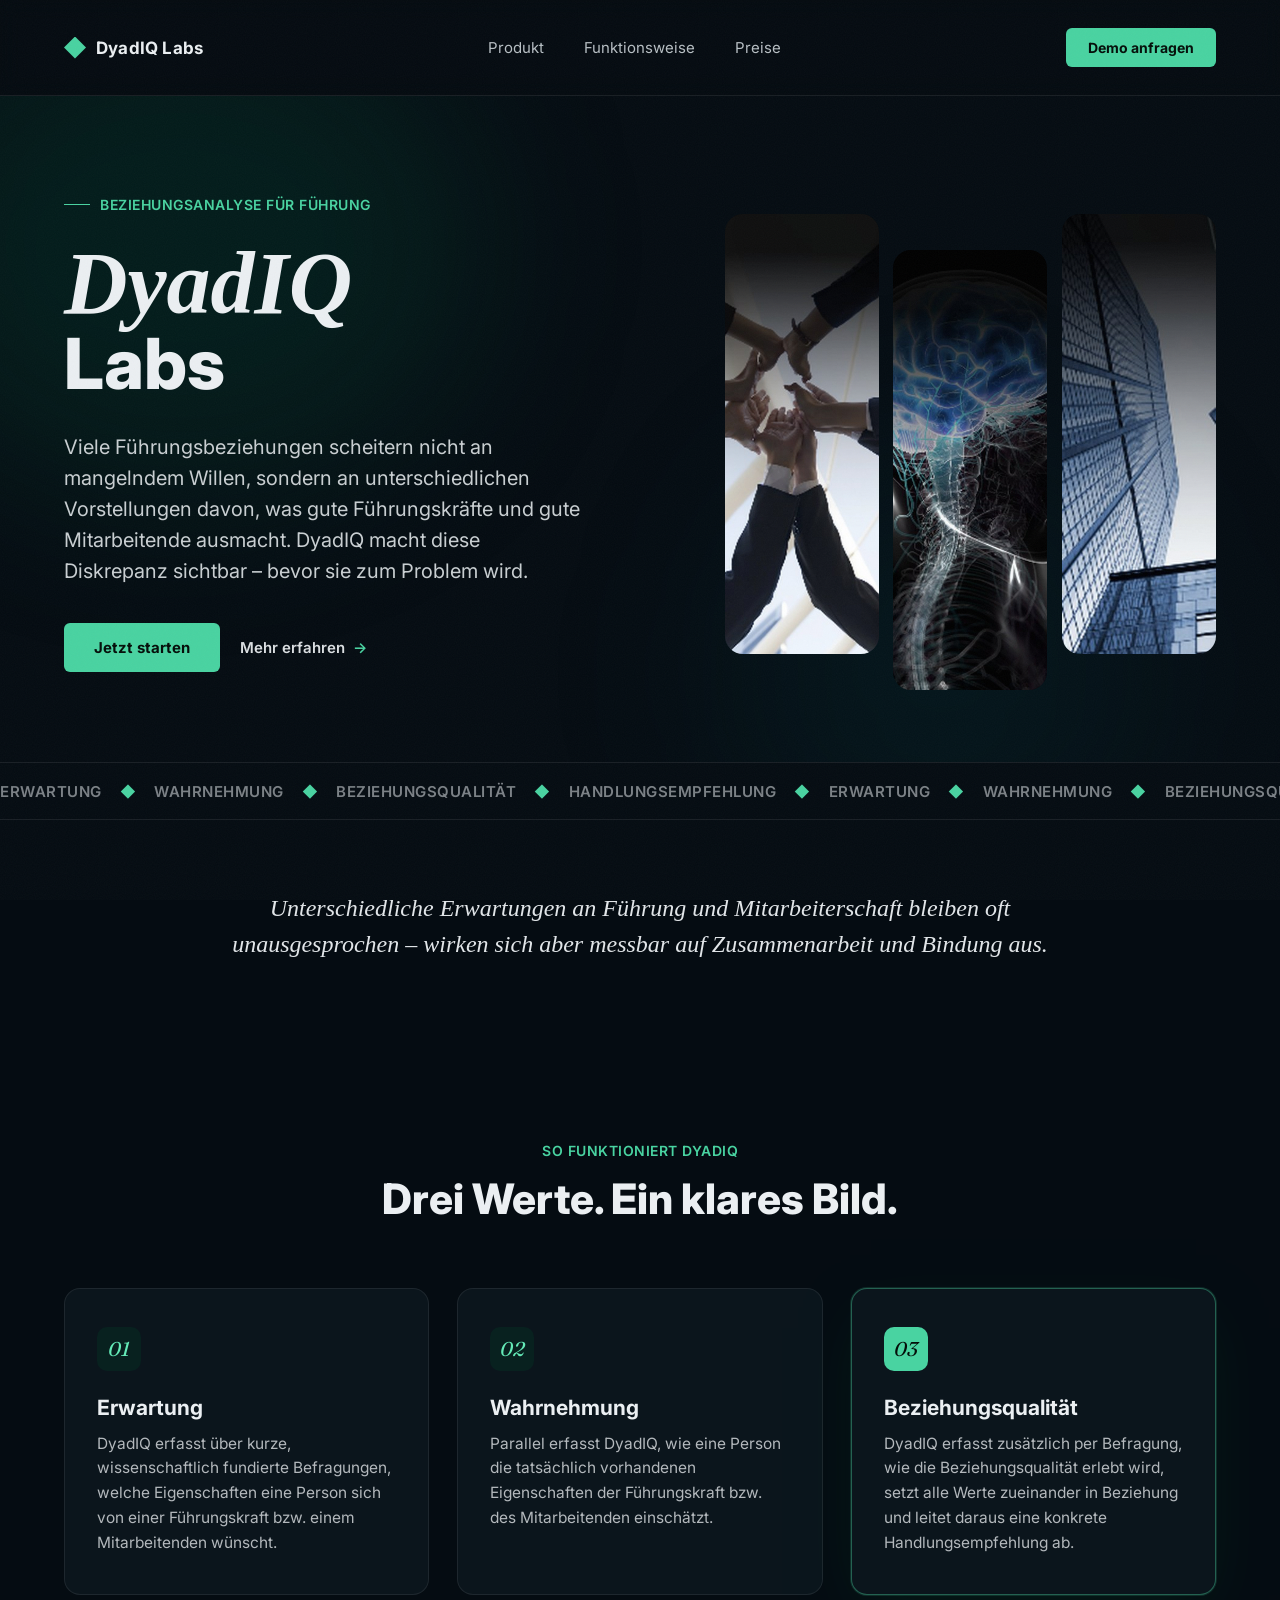
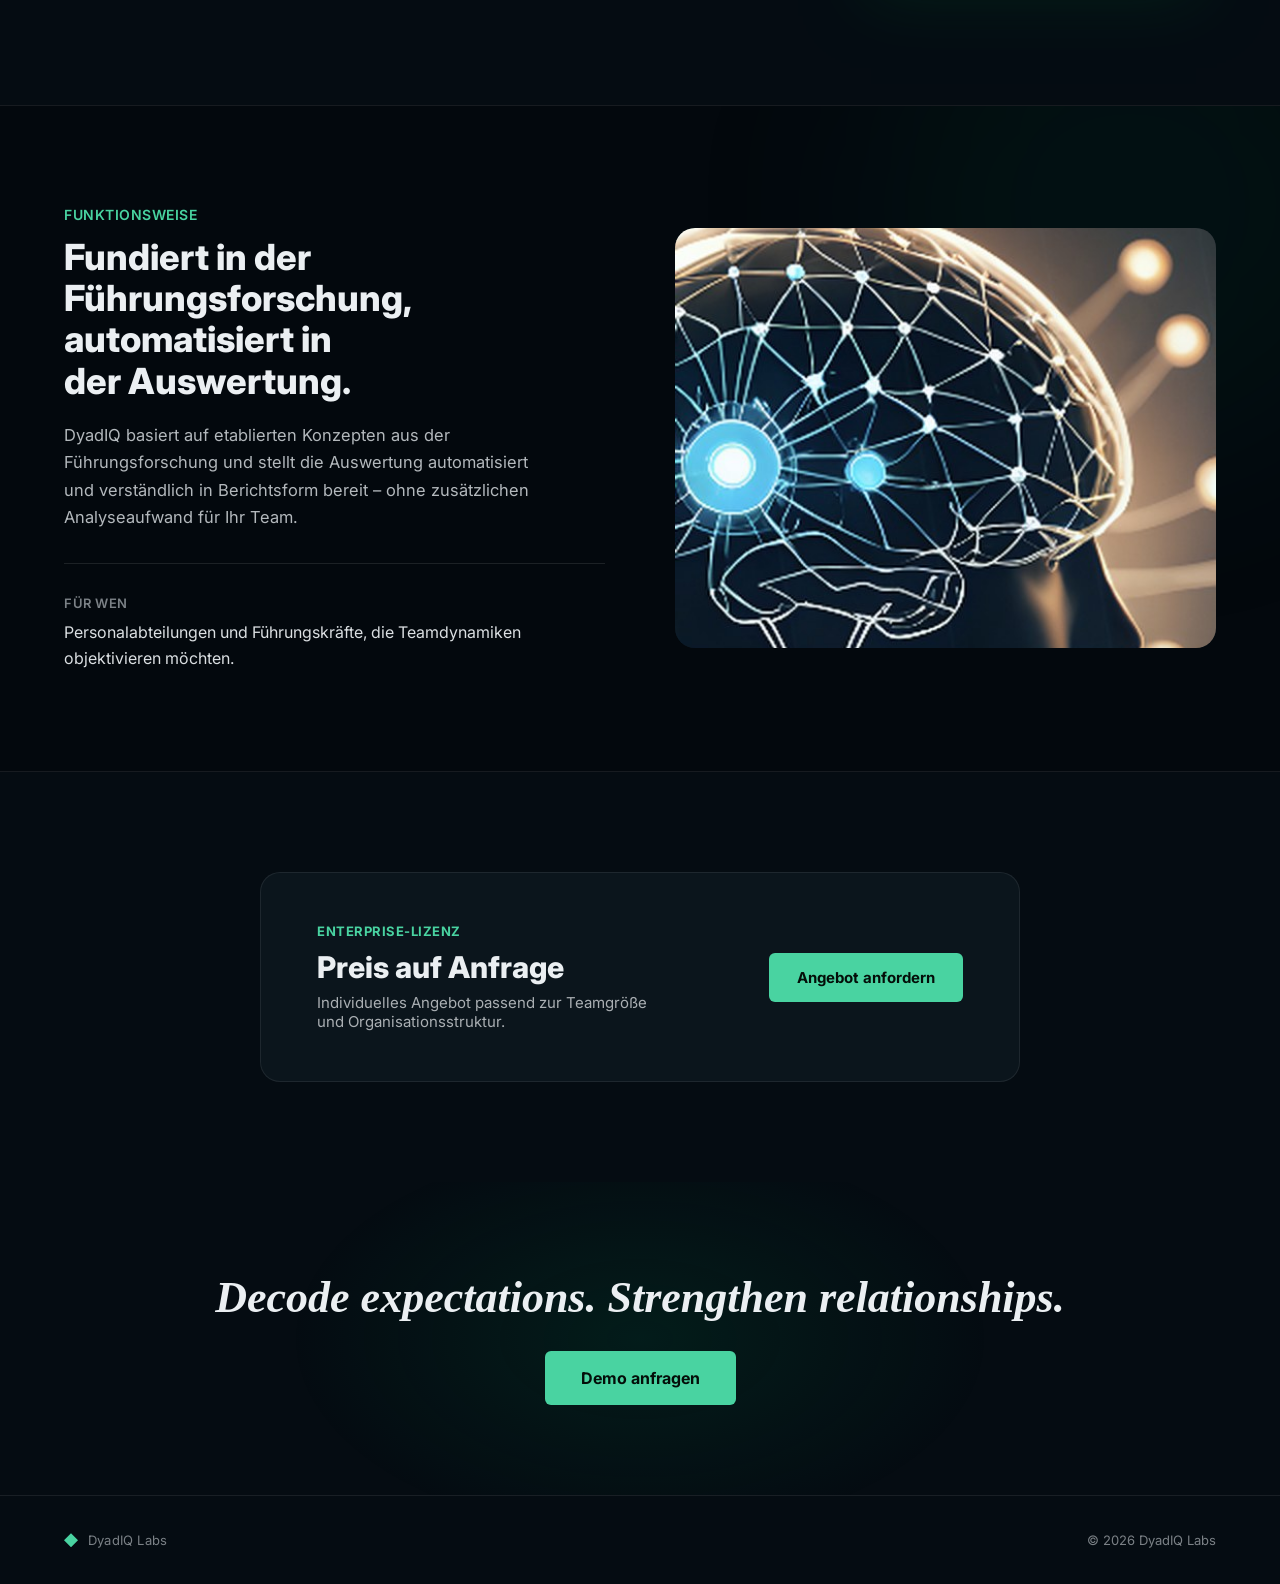
==== index.html @ baec7cec "DyadIQ Labs Landingpage nach Claude-Design-Entwurf Statische Umsetzung des Entwurfs "DyadIQ Übersich" ====
<!DOCTYPE html>
<html lang="de">
<head>
<meta charset="utf-8">
<meta name="viewport" content="width=device-width, initial-scale=1">
<title>DyadIQ Labs — Beziehungsanalyse für Führung</title>
<meta name="description" content="DyadIQ macht sichtbar, wo Erwartungen und Wahrnehmung in Führungsbeziehungen auseinandergehen – bevor daraus ein Problem wird.">
<meta name="theme-color" content="#050c12">
<meta property="og:title" content="DyadIQ Labs — Beziehungsanalyse für Führung">
<meta property="og:description" content="Decode expectations. Strengthen relationships.">
<meta property="og:type" content="website">
<link rel="icon" href="assets/favicon.svg" type="image/svg+xml">
<link rel="preconnect" href="https://fonts.googleapis.com">
<link rel="preconnect" href="https://fonts.gstatic.com" crossorigin>
<link href="https://fonts.googleapis.com/css2?family=Fraunces:ital,wght@0,600;1,500;1,600&family=Inter:wght@400;500;600;700;800&display=swap" rel="stylesheet">
<link rel="stylesheet" href="styles.css">
</head>
<body>

<div class="grain" aria-hidden="true"></div>

<!-- NAV -->
<nav class="nav" id="nav">
  <a class="brand" href="#top">
    <span class="brand-mark" aria-hidden="true"></span>
    <span class="brand-name">DyadIQ Labs</span>
  </a>
  <div class="nav-links">
    <a href="#produkt">Produkt</a>
    <a href="#funktionsweise">Funktionsweise</a>
    <a href="#preise">Preise</a>
  </div>
  <a class="btn btn-sm" href="#preise">Demo anfragen</a>
</nav>

<main id="top">

  <!-- HERO -->
  <section class="hero" id="hero">
    <div class="blob blob-a" data-parallax-blob aria-hidden="true"></div>
    <div class="blob blob-b" aria-hidden="true"></div>

    <div class="hero-grid">
      <div class="hero-copy">
        <div class="eyebrow">
          <span class="eyebrow-rule" aria-hidden="true"></span>
          <span>Beziehungsanalyse für Führung</span>
        </div>
        <h1 class="wordmark">
          <span class="wordmark-serif pop" style="--pop-delay:.05s">DyadIQ</span>
          <span class="wordmark-sans pop" style="--pop-delay:.18s">Labs</span>
        </h1>
        <p class="hero-lede pop" style="--pop-delay:.3s">Viele Führungsbeziehungen scheitern nicht an mangelndem Willen, sondern an unterschiedlichen Vorstellungen davon, was gute Führungskräfte und gute Mitarbeitende ausmacht. DyadIQ macht diese Diskrepanz sichtbar &ndash; bevor sie zum Problem wird.</p>
        <div class="hero-actions pop" style="--pop-delay:.42s">
          <a class="btn btn-lg magnet" href="#produkt">Jetzt starten</a>
          <a class="link-arrow" href="#produkt">Mehr erfahren <span aria-hidden="true">&rarr;</span></a>
        </div>
      </div>

      <div class="hero-images" data-parallax-images>
        <figure class="shot pop" style="--pop-delay:.15s">
          <img src="assets/hero-team.jpg" alt="Team, das die Hände zur Mitte zusammenführt" loading="eager" width="350" height="720">
        </figure>
        <figure class="shot shot-offset pop" style="--pop-delay:.3s">
          <img src="assets/hero-brain.jpg" alt="Abstrakte Darstellung eines neuronalen Netzes" loading="eager" width="358" height="830">
        </figure>
        <figure class="shot pop" style="--pop-delay:.45s">
          <img src="assets/hero-skyline.jpg" alt="Bürogebäude aus der Froschperspektive" loading="eager" width="208" height="804">
        </figure>
      </div>
    </div>
  </section>

  <!-- MARQUEE -->
  <div class="marquee" aria-hidden="true">
    <div class="marquee-track">
      <span class="marquee-run">
        <span>Erwartung</span><span class="dia">&#9670;</span><span>Wahrnehmung</span><span class="dia">&#9670;</span><span>Beziehungsqualität</span><span class="dia">&#9670;</span><span>Handlungsempfehlung</span><span class="dia">&#9670;</span>
      </span>
      <span class="marquee-run">
        <span>Erwartung</span><span class="dia">&#9670;</span><span>Wahrnehmung</span><span class="dia">&#9670;</span><span>Beziehungsqualität</span><span class="dia">&#9670;</span><span>Handlungsempfehlung</span><span class="dia">&#9670;</span>
      </span>
    </div>
  </div>

  <!-- PROBLEMSTELLUNG -->
  <section class="problem">
    <p class="problem-quote reveal">Unterschiedliche Erwartungen an Führung und Mitarbeiterschaft bleiben oft unausgesprochen &ndash; wirken sich aber messbar auf Zusammenarbeit und Bindung aus.</p>
  </section>

  <!-- PRODUKTVERSPRECHEN -->
  <section class="cards-section" id="produkt">
    <header class="cards-header reveal">
      <span class="kicker">So funktioniert DyadIQ</span>
      <h2>Drei Werte. Ein klares Bild.</h2>
    </header>
    <div class="cards-grid">
      <article class="card reveal">
        <div class="card-num">01</div>
        <h3>Erwartung</h3>
        <p>DyadIQ erfasst über kurze, wissenschaftlich fundierte Befragungen, welche Eigenschaften eine Person sich von einer Führungskraft bzw. einem Mitarbeitenden wünscht.</p>
      </article>
      <article class="card reveal" style="--reveal-delay:120ms">
        <div class="card-num">02</div>
        <h3>Wahrnehmung</h3>
        <p>Parallel erfasst DyadIQ, wie eine Person die tatsächlich vorhandenen Eigenschaften der Führungskraft bzw. des Mitarbeitenden einschätzt.</p>
      </article>
      <article class="card card-accent reveal" style="--reveal-delay:240ms">
        <div class="card-num card-num-solid">03</div>
        <h3>Beziehungsqualität</h3>
        <p>DyadIQ erfasst zusätzlich per Befragung, wie die Beziehungsqualität erlebt wird, setzt alle Werte zueinander in Beziehung und leitet daraus eine konkrete Handlungsempfehlung ab.</p>
      </article>
    </div>
  </section>

  <!-- FUNKTIONSWEISE -->
  <section class="func" id="funktionsweise">
    <div class="blob blob-func" aria-hidden="true"></div>
    <div class="func-grid">
      <div class="reveal">
        <span class="kicker">Funktionsweise</span>
        <h2 class="func-title">Fundiert in der Führungsforschung, automatisiert in der Auswertung.</h2>
        <p class="func-body">DyadIQ basiert auf etablierten Konzepten aus der Führungsforschung und stellt die Auswertung automatisiert und verständlich in Berichtsform bereit &ndash; ohne zusätzlichen Analyseaufwand für Ihr Team.</p>
        <div class="func-meta">
          <span class="meta-label">Für wen</span>
          <p>Personalabteilungen und Führungskräfte, die Teamdynamiken objektivieren möchten.</p>
        </div>
      </div>
      <figure class="func-figure reveal" style="--reveal-delay:150ms">
        <img src="assets/func-network.jpg" alt="Kopf als Glühbirne mit vernetztem Gehirn – Sinnbild für automatisierte Datenanalyse" loading="lazy" width="524" height="968">
      </figure>
    </div>
  </section>

  <!-- PREISE -->
  <section class="price-section" id="preise">
    <div class="price-box reveal">
      <div>
        <span class="kicker kicker-sm">Enterprise-Lizenz</span>
        <h3>Preis auf Anfrage</h3>
        <p>Individuelles Angebot passend zur Teamgröße und Organisationsstruktur.</p>
      </div>
      <a class="btn btn-md" href="#kontakt">Angebot anfordern</a>
    </div>
  </section>

  <!-- CTA -->
  <section class="cta" id="kontakt">
    <div class="cta-glow" aria-hidden="true"></div>
    <div class="cta-inner">
      <h2 class="cta-title reveal">Decode expectations. Strengthen relationships.</h2>
      <a class="btn btn-xl magnet" href="#produkt">Demo anfragen</a>
    </div>
  </section>

</main>

<!-- FOOTER -->
<footer class="footer">
  <div class="brand brand-sm">
    <span class="brand-mark brand-mark-sm" aria-hidden="true"></span>
    <span>DyadIQ Labs</span>
  </div>
  <span>&copy; 2026 DyadIQ Labs</span>
</footer>

<script src="script.js"></script>
</body>
</html>
---- styles.css ----
/* ============================================================
   DyadIQ Labs — Landing Page
   Umsetzung des Claude-Design-Entwurfs "DyadIQ Übersicht"
   Farben sind als Hex-Fallback + oklch-Original notiert.
   ============================================================ */

:root {
  --bg:            #050c12;  --bg:            oklch(0.15 0.018 240);
  --bg-rgb:        5 12 18;
  --bg-deep:       #03080d;  --bg-deep:       oklch(0.13 0.016 240);
  --surface:       #0b151c;  --surface:       oklch(0.19 0.02 240);

  --text:          #ebeff2;  --text:          oklch(0.95 0.006 240);
  --text-92:       #e1e5e8;  --text-92:       oklch(0.92 0.006 240);
  --text-90:       #dbdfe2;  --text-90:       oklch(0.9 0.006 240);
  --text-85:       #c9ced2;  --text-85:       oklch(0.85 0.008 240);
  --text-80:       #b8bfc4;  --text-80:       oklch(0.8 0.01 240);
  --text-78:       #b3b8bc;  --text-78:       oklch(0.78 0.008 240);
  --text-75:       #aaafb3;  --text-75:       oklch(0.75 0.008 240);
  --text-muted:    #7b8186;  --text-muted:    oklch(0.6 0.01 240);

  --accent:        #49d3a1;  --accent:        oklch(0.78 0.14 165);
  --accent-hi:     #73ecbc;  --accent-hi:     oklch(0.86 0.13 165);
  --accent-num:    #64eab7;  --accent-num:    oklch(0.85 0.14 165);
  --on-accent:     #040e09;  --on-accent:     oklch(0.15 0.02 165);

  --glow-a:        rgba(0, 86, 59, .22);   --glow-a: oklch(0.4 0.09 165 / 0.22);
  --glow-b:        rgba(0, 69, 73, .16);   --glow-b: oklch(0.35 0.07 200 / 0.16);
  --glow-func:     rgba(7, 70, 49, .14);   --glow-func: oklch(0.35 0.07 165 / 0.14);
  --glow-cta:      rgba(0, 71, 48, .28);   --glow-cta: oklch(0.35 0.08 165 / 0.28);
  --chip-bg:       rgba(4, 55, 38, .35);   --chip-bg: oklch(0.3 0.06 165 / 0.35);

  --hairline: rgba(255, 255, 255, .08);
  --hairline-strong: rgba(255, 255, 255, .1);

  --nav-opacity: .6;
  --nav-border: .08;

  --pad-x: clamp(24px, 6vw, 64px);
  --ease: cubic-bezier(.16, .84, .44, 1);
  --serif: 'Times New Roman', Times, 'Liberation Serif', 'Tinos', serif;
}

* { box-sizing: border-box; }

html { scroll-behavior: smooth; }

body {
  margin: 0;
  background: var(--bg);
  color: var(--text);
  font-family: 'Inter', -apple-system, BlinkMacSystemFont, 'Segoe UI', sans-serif;
  min-height: 100vh;
  overflow-x: hidden;
  position: relative;
  -webkit-font-smoothing: antialiased;
}

a { color: var(--accent); text-decoration: none; }
a:hover { color: var(--accent-hi); }

img { display: block; max-width: 100%; }

:focus-visible {
  outline: 2px solid var(--accent);
  outline-offset: 3px;
  border-radius: 4px;
}

/* ---------- Keyframes ---------- */
@keyframes blobA { 0%, 100% { transform: translate(0, 0) scale(1); } 50% { transform: translate(40px, -30px) scale(1.08); } }
@keyframes blobB { 0%, 100% { transform: translate(0, 0) scale(1); } 50% { transform: translate(-30px, 25px) scale(1.1); } }
@keyframes spinSlow { from { transform: rotate(0deg); } to { transform: rotate(360deg); } }
@keyframes marquee { from { transform: translateX(0); } to { transform: translateX(-50%); } }
@keyframes heroPop { from { opacity: 0; transform: translateY(26px) scale(.96); } to { opacity: 1; transform: translateY(0) scale(1); } }
@keyframes revealUp { from { opacity: 0; transform: translateY(32px); } to { opacity: 1; transform: translateY(0); } }
@keyframes grainShift {
  0%, 100% { transform: translate(0, 0); }
  10% { transform: translate(-2%, -4%); }
  30% { transform: translate(3%, 2%); }
  50% { transform: translate(-3%, 4%); }
  70% { transform: translate(2%, -2%); }
  90% { transform: translate(-1%, 3%); }
}

/* ---------- Film grain overlay ---------- */
.grain {
  position: fixed;
  inset: 0;
  opacity: .035;
  pointer-events: none;
  z-index: 200;
  background-image: url("data:image/svg+xml,%3Csvg xmlns='http://www.w3.org/2000/svg' width='120' height='120'%3E%3Cfilter id='n'%3E%3CfeTurbulence type='fractalNoise' baseFrequency='0.9' numOctaves='2' stitchTiles='stitch'/%3E%3C/filter%3E%3Crect width='100%25' height='100%25' filter='url(%23n)'/%3E%3C/svg%3E");
  animation: grainShift 1.2s steps(4) infinite;
}

/* ---------- Reveal on scroll ---------- */
.reveal { opacity: 0; }
.reveal.is-visible {
  animation: revealUp .85s var(--ease) var(--reveal-delay, 0ms) both;
}
.pop { animation: heroPop .9s var(--ease) var(--pop-delay, 0s) both; }

/* ---------- Buttons ---------- */
.btn {
  display: inline-block;
  background: var(--accent);
  color: var(--on-accent);
  border: none;
  border-radius: 6px;
  font-family: inherit;
  font-weight: 700;
  cursor: pointer;
  white-space: nowrap;
  transition: transform .25s, box-shadow .25s, filter .25s;
}
.btn:hover { color: var(--on-accent); filter: brightness(1.08); }
.btn-sm { padding: 11px 22px; font-size: 14px; }
.btn-md { padding: 15px 28px; font-size: 15px; }
.btn-lg { padding: 15px 30px; font-size: 15px; }
.btn-xl { padding: 17px 36px; font-size: 16px; }

.btn-sm:hover,
.btn-md:hover {
  transform: translateY(-2px);
  box-shadow: 0 10px 24px -8px rgba(73, 211, 161, .5);
  box-shadow: 0 10px 24px -8px oklch(0.78 0.14 165 / .5);
}
.btn-md:hover { transform: translateY(-3px); box-shadow: 0 14px 30px -10px oklch(0.78 0.14 165 / .5); }

/* Magnetische Buttons folgen dem Cursor (siehe script.js) */
.magnet { transition: transform .15s ease-out, filter .25s; }

/* ---------- Nav ---------- */
.nav {
  display: flex;
  align-items: center;
  justify-content: space-between;
  gap: 24px;
  padding: 28px var(--pad-x);
  position: sticky;
  top: 0;
  z-index: 50;
  background: rgba(5, 12, 18, .6);
  background: oklch(0.15 0.018 240 / var(--nav-opacity));
  backdrop-filter: blur(10px);
  -webkit-backdrop-filter: blur(10px);
  border-bottom: 1px solid rgba(255, 255, 255, var(--nav-border));
  transition: background .2s, border-color .2s;
}

.brand {
  display: flex;
  align-items: center;
  gap: 10px;
  color: var(--text);
  font-weight: 700;
  font-size: 17px;
  letter-spacing: .2px;
}
.brand:hover { color: var(--text); }

.brand-mark {
  width: 22px;
  height: 22px;
  flex: none;
  background: var(--accent);
  clip-path: polygon(50% 0%, 100% 50%, 50% 100%, 0% 50%);
  animation: spinSlow 9s linear infinite;
}
.brand-mark-sm { width: 14px; height: 14px; animation: none; }

.nav-links {
  display: flex;
  align-items: center;
  gap: 40px;
  font-size: 15px;
  color: var(--text-80);
}
.nav-links a { color: inherit; }
.nav-links a:hover { color: var(--accent-hi); }

/* ---------- Hero ---------- */
.hero {
  position: relative;
  padding: clamp(50px, 8vw, 100px) var(--pad-x) 90px;
  max-width: 1440px;
  margin: 0 auto;
  overflow: hidden;
}

.blob {
  position: absolute;
  border-radius: 50%;
  pointer-events: none;
  z-index: 0;
}
.blob-a {
  width: 600px; height: 500px; top: -100px; left: -120px;
  transition: translate .2s ease-out;
  background: var(--glow-a);
  filter: blur(80px);
  animation: blobA 14s ease-in-out infinite;
}
.blob-b {
  width: 420px; height: 420px; bottom: -120px; right: 10%;
  background: var(--glow-b);
  filter: blur(90px);
  animation: blobB 17s ease-in-out infinite;
}

.hero-grid {
  position: relative;
  z-index: 1;
  display: grid;
  grid-template-columns: 1.1fr .9fr;
  gap: 60px;
  align-items: center;
  min-width: 0;
}
.hero-grid > * { min-width: 0; }

.eyebrow {
  display: flex;
  align-items: center;
  gap: 10px;
  margin-bottom: 28px;
  color: var(--accent);
  font-size: 14px;
  font-weight: 600;
  letter-spacing: .5px;
  text-transform: uppercase;
}
.eyebrow-rule { width: 26px; height: 1px; background: var(--accent); flex: none; }

.wordmark { margin: 0 0 32px; }
.wordmark span { display: block; }
.wordmark-serif {
  font-family: var(--serif);
  font-style: italic;
  font-weight: 600;
  font-size: clamp(48px, 7vw, 88px);
  line-height: .98;
}
.wordmark-sans {
  font-weight: 800;
  font-size: clamp(40px, 5.5vw, 72px);
  line-height: 1;
  margin-top: 2px;
}

.hero-lede {
  font-size: 20px;
  line-height: 1.55;
  color: var(--text-85);
  max-width: 520px;
  margin: 0 0 36px;
  text-wrap: pretty;
}

.hero-actions {
  display: flex;
  align-items: center;
  gap: 20px;
  flex-wrap: wrap;
}

.link-arrow {
  font-size: 15px;
  font-weight: 600;
  color: var(--text-90);
  display: flex;
  align-items: center;
  gap: 8px;
  transition: gap .25s;
}
.link-arrow:hover { gap: 12px; color: var(--text-90); }
.link-arrow span { color: var(--accent); }

.hero-images {
  display: grid;
  grid-template-columns: 1fr 1fr 1fr;
  gap: 14px;
  height: min(440px, 50vw);
  min-width: 0;
  transition: translate .1s linear;
}
.hero-images > * { min-width: 0; }

.shot {
  margin: 0;
  height: 100%;
  border-radius: 18px;
  overflow: hidden;
  background: var(--surface);
}
.shot-offset { margin-top: 36px; }
.shot img { width: 100%; height: 100%; object-fit: cover; }

/* ---------- Marquee ---------- */
.marquee {
  border-top: 1px solid var(--hairline);
  border-bottom: 1px solid var(--hairline);
  padding: 18px 0;
  overflow: hidden;
  white-space: nowrap;
}
.marquee-track { display: inline-flex; animation: marquee 26s linear infinite; }
.marquee-run {
  display: inline-flex;
  align-items: center;
  gap: 18px;
  padding-right: 18px;
  font-size: 15px;
  font-weight: 600;
  color: var(--text-muted);
  text-transform: uppercase;
  letter-spacing: .5px;
}
.dia { color: var(--accent); }

/* ---------- Problemstellung ---------- */
.problem { padding: 70px var(--pad-x); }
.problem-quote {
  max-width: 820px;
  margin: 0 auto;
  text-align: center;
  font-size: 24px;
  line-height: 1.5;
  font-family: var(--serif);
  font-style: italic;
  font-weight: 500;
  color: var(--text-92);
  text-wrap: pretty;
}

/* ---------- Karten ---------- */
.kicker {
  display: block;
  color: var(--accent);
  font-size: 14px;
  font-weight: 600;
  letter-spacing: .5px;
  text-transform: uppercase;
}
.kicker-sm { font-size: 13px; font-weight: 700; }

.cards-section {
  padding: 110px var(--pad-x);
  max-width: 1280px;
  margin: 0 auto;
}
.cards-header { text-align: center; margin-bottom: 64px; }
.cards-header h2 { font-weight: 800; font-size: clamp(30px, 4.5vw, 42px); margin: 14px 0 0; }

.cards-grid {
  display: grid;
  grid-template-columns: repeat(3, 1fr);
  gap: 28px;
  min-width: 0;
}
.cards-grid > * { min-width: 0; }

.card {
  background: var(--surface);
  border: 1px solid var(--hairline);
  border-radius: 16px;
  padding: 38px 32px;
  transition: transform .3s, box-shadow .3s, border-color .3s;
}
.card:hover {
  transform: translateY(-8px);
  border-color: rgba(73, 211, 161, .4);
  border-color: oklch(0.78 0.14 165 / .4);
  box-shadow: 0 24px 50px -22px oklch(0.3 0.1 165 / .5);
}
.card-accent {
  border-color: rgba(73, 211, 161, .4);
  border-color: oklch(0.78 0.14 165 / .4);
  box-shadow: 0 0 0 1px oklch(0.78 0.14 165 / .15), 0 20px 60px -20px oklch(0.3 0.1 165 / .4);
}
.card-accent:hover {
  transform: translateY(-8px);
  box-shadow: 0 0 0 1px oklch(0.78 0.14 165 / .3), 0 28px 60px -22px oklch(0.3 0.1 165 / .6);
}

.card-num {
  width: 44px;
  height: 44px;
  border-radius: 10px;
  background: var(--chip-bg);
  display: flex;
  align-items: center;
  justify-content: center;
  font-family: 'Fraunces', var(--serif);
  font-style: italic;
  font-size: 20px;
  color: var(--accent-num);
  margin-bottom: 24px;
}
.card-num-solid { background: var(--accent); color: var(--on-accent); }

.card h3 { font-size: 21px; font-weight: 700; margin: 0 0 12px; }
.card p { font-size: 15.5px; line-height: 1.6; color: var(--text-78); margin: 0; }

/* ---------- Funktionsweise ---------- */
.func {
  padding: 100px var(--pad-x);
  background: var(--bg-deep);
  border-top: 1px solid var(--hairline);
  border-bottom: 1px solid var(--hairline);
  position: relative;
  overflow: hidden;
}
.blob-func {
  width: 500px; height: 500px; top: -150px; right: -100px;
  background: var(--glow-func);
  filter: blur(90px);
  animation: blobA 18s ease-in-out infinite;
}
.func-grid {
  max-width: 1280px;
  margin: 0 auto;
  display: grid;
  grid-template-columns: 1fr 1fr;
  gap: 70px;
  align-items: center;
  position: relative;
  min-width: 0;
}
.func-grid > * { min-width: 0; }

.func-title {
  font-weight: 800;
  font-size: clamp(28px, 4vw, 36px);
  margin: 14px 0 20px;
  line-height: 1.15;
  text-wrap: balance;
}
.func-body {
  font-size: 16.5px;
  line-height: 1.65;
  color: var(--text-78);
  max-width: 480px;
  margin: 0;
}
.func-meta {
  margin-top: 32px;
  padding-top: 28px;
  border-top: 1px solid var(--hairline-strong);
}
.meta-label {
  font-size: 13px;
  font-weight: 600;
  text-transform: uppercase;
  letter-spacing: .5px;
  color: var(--text-muted);
}
.func-meta p { font-size: 16px; line-height: 1.6; margin: 8px 0 0; color: var(--text-90); }

.func-figure {
  margin: 0;
  width: 100%;
  height: 420px;
  border-radius: 20px;
  overflow: hidden;
  background: var(--surface);
}
.func-figure img { width: 100%; height: 100%; object-fit: cover; object-position: center 28%; }

/* ---------- Preise ---------- */
.price-section { padding: 100px var(--pad-x); }
.price-box {
  max-width: 760px;
  margin: 0 auto;
  background: var(--surface);
  border: 1px solid var(--hairline);
  border-radius: 20px;
  padding: 50px clamp(28px, 5vw, 56px);
  display: flex;
  align-items: center;
  justify-content: space-between;
  gap: 40px;
  flex-wrap: wrap;
}
.price-box h3 { font-size: clamp(24px, 4vw, 30px); font-weight: 800; margin: 10px 0 8px; }
.price-box p { font-size: 15px; color: var(--text-75); margin: 0; max-width: 340px; }

/* ---------- CTA ---------- */
.cta {
  padding: 90px var(--pad-x);
  text-align: center;
  position: relative;
  overflow: hidden;
}
.cta-glow {
  position: absolute;
  width: 700px;
  height: 400px;
  top: 50%;
  left: 50%;
  margin: -200px 0 0 -350px;
  background: radial-gradient(ellipse, var(--glow-cta), transparent 70%);
  pointer-events: none;
  animation: blobA 12s ease-in-out infinite;
}
.cta-inner { position: relative; }
.cta-title {
  font-family: var(--serif);
  font-style: italic;
  font-weight: 600;
  font-size: clamp(30px, 5.5vw, 44px);
  margin: 0 0 28px;
  text-wrap: balance;
}

/* ---------- Footer ---------- */
.footer {
  padding: 36px var(--pad-x);
  border-top: 1px solid var(--hairline);
  display: flex;
  align-items: center;
  justify-content: space-between;
  gap: 16px;
  flex-wrap: wrap;
  font-size: 13px;
  color: var(--text-muted);
}
.brand-sm { font-size: 13px; font-weight: 400; color: var(--text-muted); }

/* ---------- Responsive ---------- */
@media (max-width: 980px) {
  .hero-grid, .func-grid { grid-template-columns: 1fr !important; }
  .cards-grid { grid-template-columns: 1fr !important; }
  .nav-links { display: none !important; }
  .func-grid { gap: 48px; }
  .cards-section { padding: 80px var(--pad-x); }
  .func { padding: 80px var(--pad-x); }
}

@media (max-width: 640px) {
  .hero-images { grid-template-columns: 1fr 1fr !important; height: min(340px, 60vw); }
  .hero-images > *:nth-child(3) { display: none; }
  .price-box { flex-direction: column !important; align-items: flex-start !important; }
  .nav { padding: 20px var(--pad-x); }
  .hero-lede { font-size: 18px; }
  .problem-quote { font-size: 20px; }
  .card { padding: 32px 26px; }
  .func-figure { height: 320px; }
}

@media (prefers-reduced-motion: reduce) {
  html { scroll-behavior: auto; }
  *, *::before, *::after {
    animation-duration: .001ms !important;
    animation-iteration-count: 1 !important;
    transition-duration: .001ms !important;
  }
  .reveal { opacity: 1; }
  .grain { animation: none; }
}
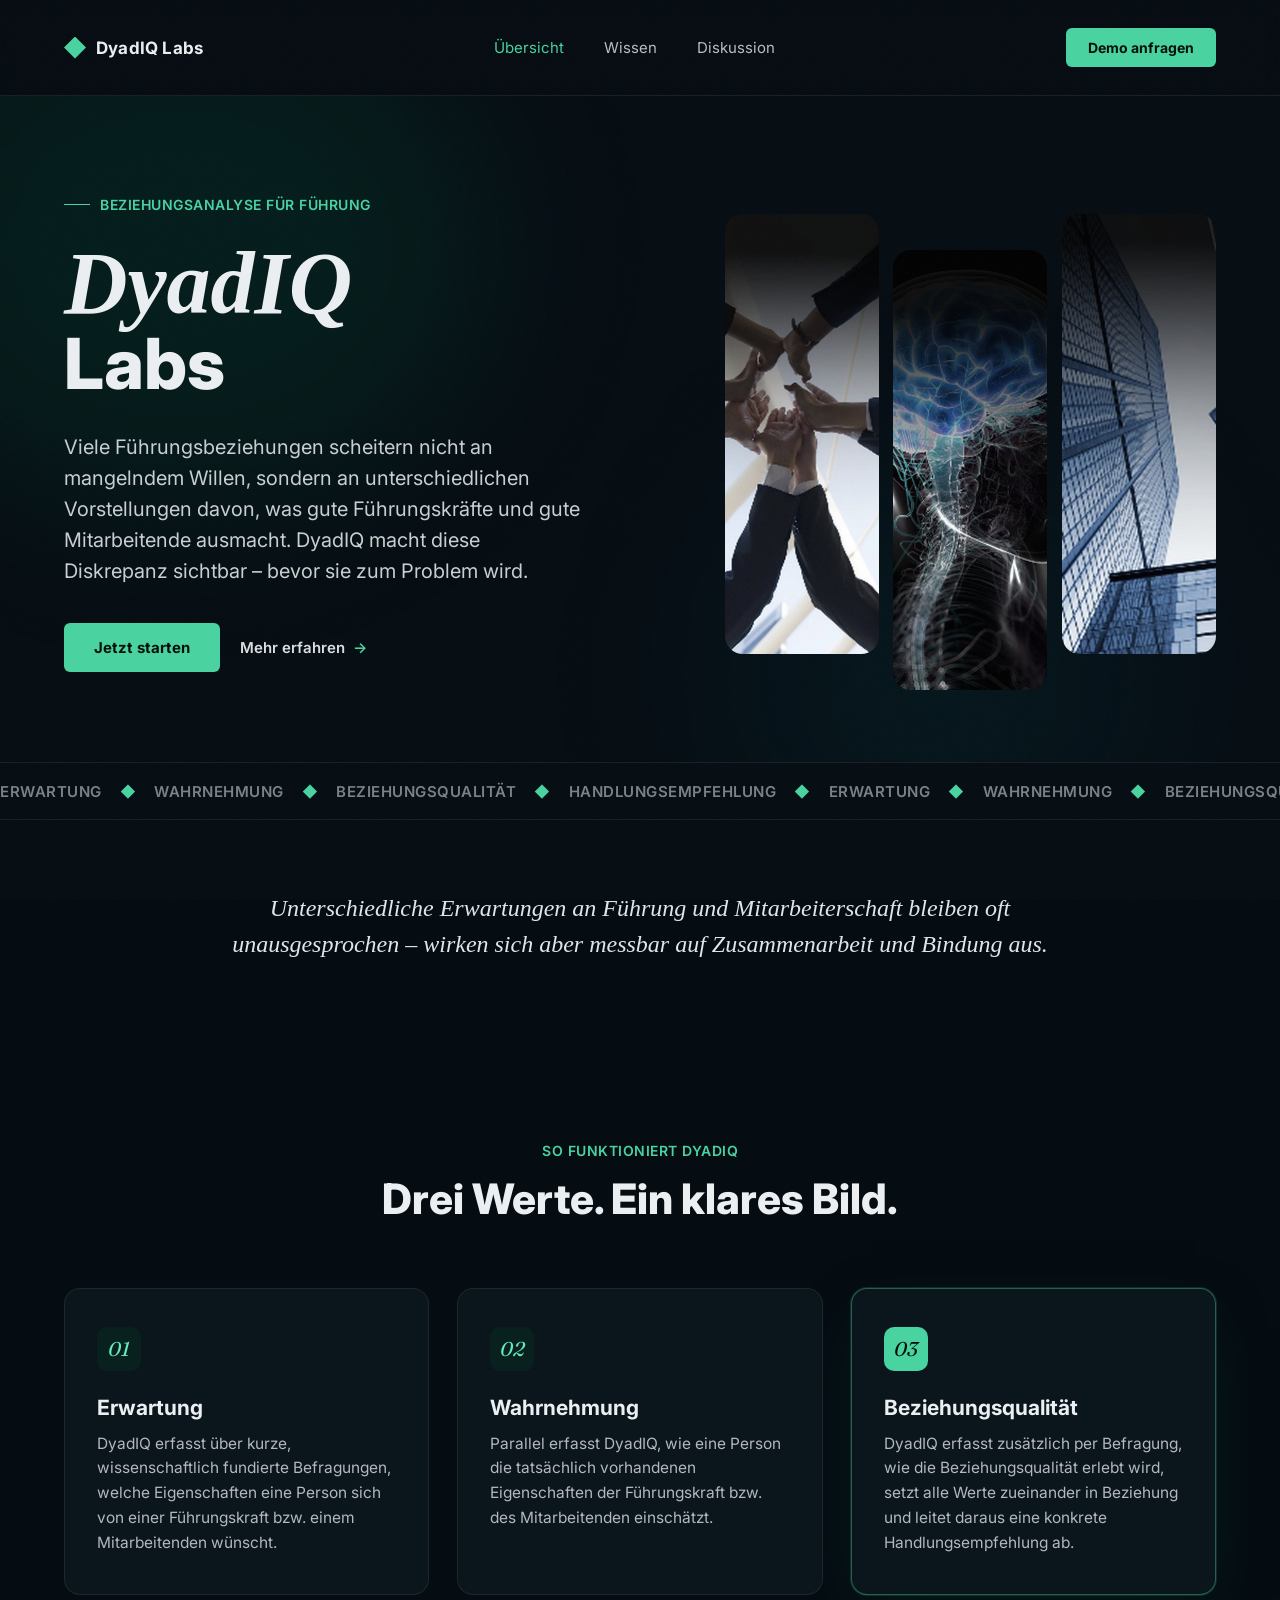
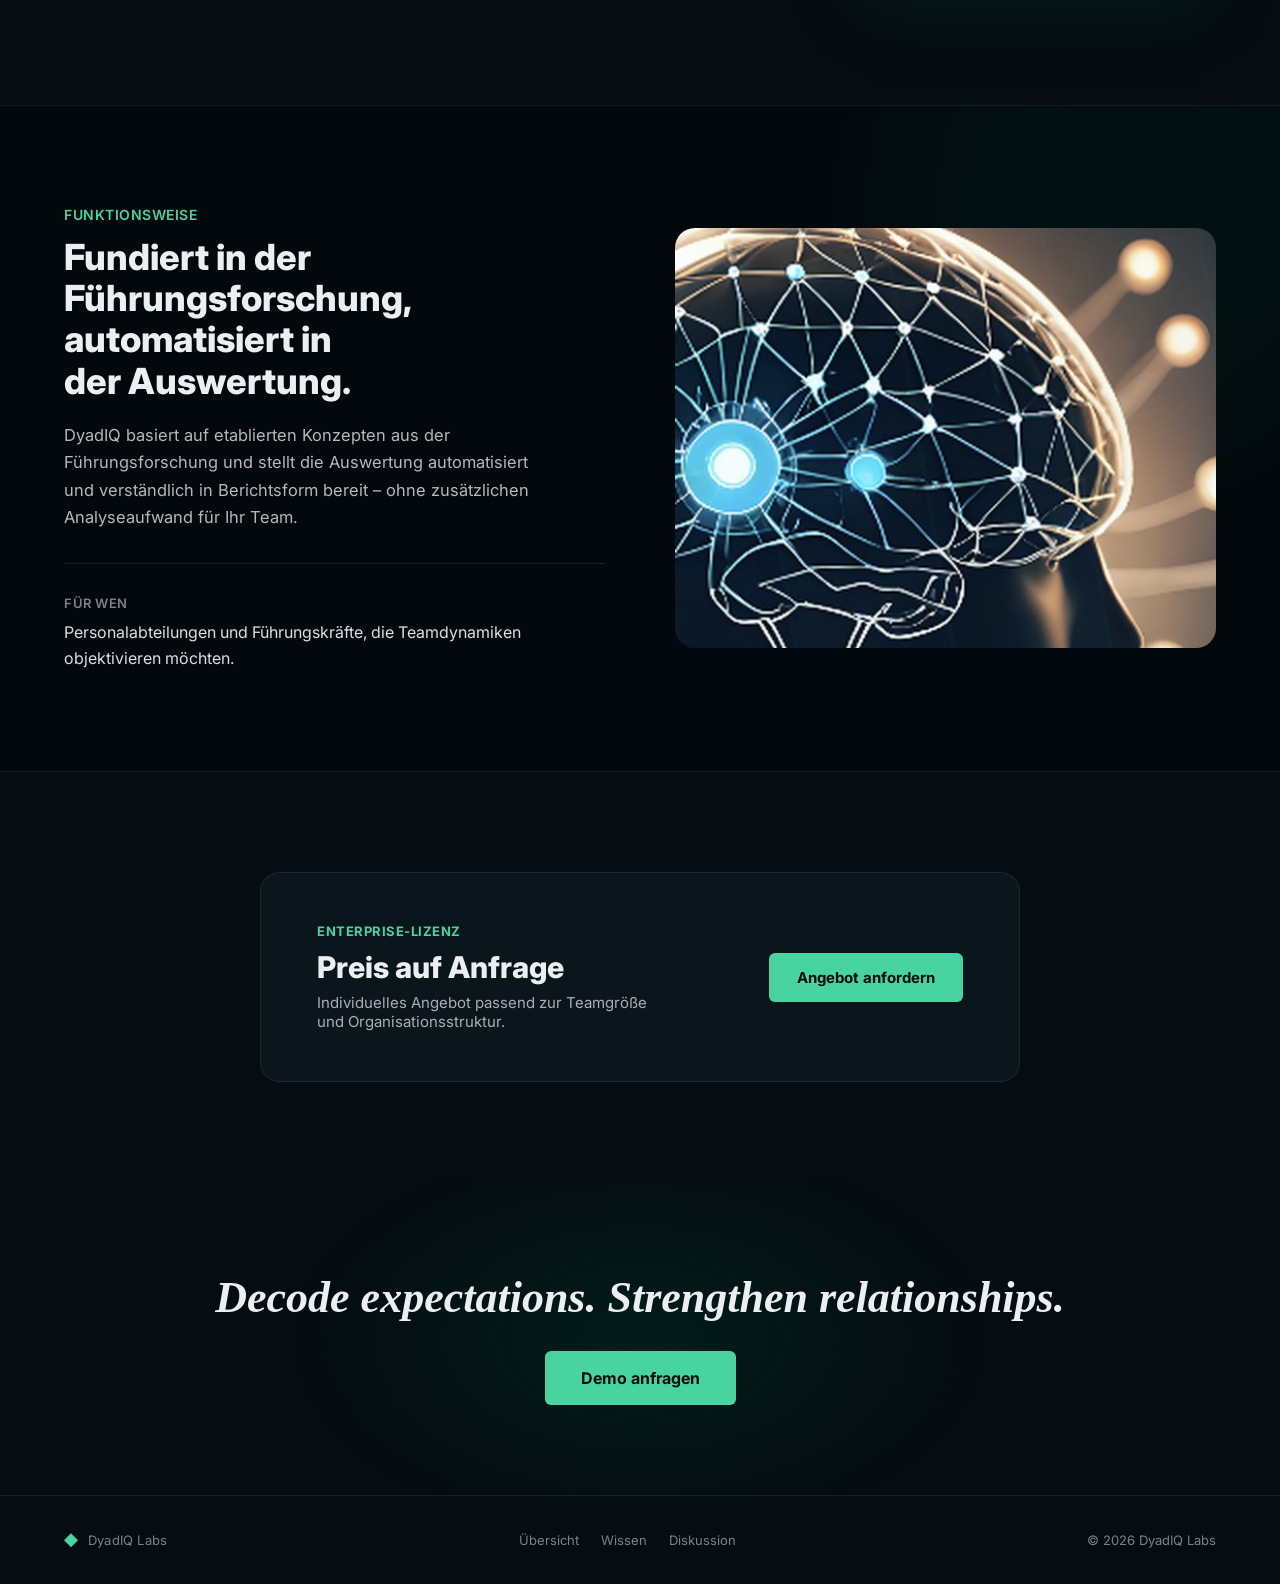
==== commit 92e0abd6: "Wissensbasis und interaktiven Diskussionsteil ergaenzt Aus der einzelnen Landingpage wird eine dreit" ====
--- a/index.html
+++ b/index.html
@@ -3,6 +3,7 @@
 <head>
 <meta charset="utf-8">
 <meta name="viewport" content="width=device-width, initial-scale=1">
+<meta name="robots" content="noindex, nofollow, noarchive">
 <title>DyadIQ Labs — Beziehungsanalyse für Führung</title>
 <meta name="description" content="DyadIQ macht sichtbar, wo Erwartungen und Wahrnehmung in Führungsbeziehungen auseinandergehen – bevor daraus ein Problem wird.">
 <meta name="theme-color" content="#050c12">
@@ -21,14 +22,14 @@
 
 <!-- NAV -->
 <nav class="nav" id="nav">
-  <a class="brand" href="#top">
+  <a class="brand" href="index.html">
     <span class="brand-mark" aria-hidden="true"></span>
     <span class="brand-name">DyadIQ Labs</span>
   </a>
   <div class="nav-links">
-    <a href="#produkt">Produkt</a>
-    <a href="#funktionsweise">Funktionsweise</a>
-    <a href="#preise">Preise</a>
+    <a href="index.html" aria-current="page">Übersicht</a>
+    <a href="wissen.html">Wissen</a>
+    <a href="diskussion.html">Diskussion</a>
   </div>
   <a class="btn btn-sm" href="#preise">Demo anfragen</a>
 </nav>
@@ -161,6 +162,11 @@
     <span class="brand-mark brand-mark-sm" aria-hidden="true"></span>
     <span>DyadIQ Labs</span>
   </div>
+  <div class="footer-links">
+    <a href="index.html">Übersicht</a>
+    <a href="wissen.html">Wissen</a>
+    <a href="diskussion.html">Diskussion</a>
+  </div>
   <span>&copy; 2026 DyadIQ Labs</span>
 </footer>
 
--- a/styles.css
+++ b/styles.css
@@ -559,3 +559,604 @@
   .reveal { opacity: 1; }
   .grain { animation: none; }
 }
+
+/* ============================================================
+   Unterseiten: Wissensbasis & Diskussion
+   ============================================================ */
+
+.nav-links a[aria-current="page"] { color: var(--accent); }
+.footer-links { display: flex; gap: 22px; }
+.footer-links a { color: var(--text-muted); }
+.footer-links a:hover { color: var(--accent-hi); }
+
+/* ---------- Seitenkopf ---------- */
+.page-head {
+  position: relative;
+  overflow: hidden;
+  padding: clamp(56px, 8vw, 96px) var(--pad-x) clamp(40px, 5vw, 64px);
+}
+.page-head-inner { position: relative; z-index: 1; max-width: 1280px; margin: 0 auto; }
+.page-title {
+  font-weight: 800;
+  font-size: clamp(34px, 6vw, 60px);
+  line-height: 1.05;
+  margin: 16px 0 0;
+  text-wrap: balance;
+}
+.page-title-em {
+  font-family: var(--serif);
+  font-style: italic;
+  font-weight: 600;
+  color: var(--accent);
+}
+.page-lede {
+  font-size: clamp(16px, 2.2vw, 19px);
+  line-height: 1.6;
+  color: var(--text-85);
+  max-width: 620px;
+  margin: 24px 0 0;
+  text-wrap: pretty;
+}
+
+/* ---------- Inhaltsverzeichnis ---------- */
+.toc {
+  max-width: 1280px;
+  margin: 0 auto;
+  padding: 0 var(--pad-x) clamp(40px, 6vw, 72px);
+  display: grid;
+  grid-template-columns: repeat(auto-fit, minmax(240px, 1fr));
+  gap: 10px;
+}
+.toc a {
+  display: flex;
+  align-items: baseline;
+  gap: 12px;
+  padding: 14px 18px;
+  border: 1px solid var(--hairline);
+  border-radius: 10px;
+  background: var(--surface);
+  color: var(--text-85);
+  font-size: 14.5px;
+  font-weight: 500;
+  transition: border-color .25s, transform .25s, color .25s;
+}
+.toc a:hover {
+  color: var(--text);
+  border-color: oklch(0.78 0.14 165 / .4);
+  transform: translateY(-2px);
+}
+.toc-num {
+  font-family: 'Fraunces', var(--serif);
+  font-style: italic;
+  font-size: 14px;
+  color: var(--accent);
+  flex: none;
+}
+
+/* ---------- Wissens-Sektionen ---------- */
+.kb {
+  padding: clamp(56px, 7vw, 84px) var(--pad-x);
+  border-top: 1px solid var(--hairline);
+  scroll-margin-top: 90px;
+}
+.kb-alt { background: var(--bg-deep); }
+.kb-inner {
+  max-width: 1080px;
+  margin: 0 auto;
+  display: grid;
+  grid-template-columns: 200px 1fr;
+  gap: 48px;
+  align-items: start;
+}
+.kb-head { position: sticky; top: 110px; }
+.kb-num {
+  display: block;
+  font-family: 'Fraunces', var(--serif);
+  font-style: italic;
+  font-size: 30px;
+  color: var(--accent);
+  margin-bottom: 8px;
+}
+.kb-head h2 {
+  font-size: 22px;
+  font-weight: 700;
+  line-height: 1.25;
+  margin: 0;
+  text-wrap: balance;
+}
+.kb-body { min-width: 0; }
+.kb-body > * + * { margin-top: 22px; }
+.kb-body p { font-size: 16px; line-height: 1.7; color: var(--text-78); margin: 0; }
+.kb-body p.lead { font-size: 18px; color: var(--text-90); }
+.kb-body strong { color: var(--text-92); font-weight: 600; }
+.kb-body em { font-style: italic; }
+
+/* ---------- Zwei-Spalten-Blöcke ---------- */
+.split {
+  display: grid;
+  grid-template-columns: 1fr 1fr;
+  gap: 16px;
+  min-width: 0;
+}
+.split > * { min-width: 0; }
+
+.def-card, .trait-card {
+  background: var(--surface);
+  border: 1px solid var(--hairline);
+  border-radius: 14px;
+  padding: 24px 22px;
+}
+.kb-alt .def-card, .kb-alt .trait-card { background: oklch(0.17 0.018 240); }
+
+.def-tag {
+  display: inline-flex;
+  align-items: center;
+  justify-content: center;
+  min-width: 34px;
+  height: 26px;
+  padding: 0 9px;
+  border-radius: 7px;
+  background: var(--chip-bg);
+  color: var(--accent-num);
+  font-family: 'Fraunces', var(--serif);
+  font-style: italic;
+  font-size: 15px;
+  margin-bottom: 14px;
+}
+.def-card h3, .trait-card h3 {
+  font-size: 16.5px;
+  font-weight: 700;
+  margin: 0 0 8px;
+  color: var(--text);
+}
+.def-card p, .trait-card p { font-size: 15px; line-height: 1.6; color: var(--text-78); margin: 0; }
+
+.trait-pos { border-color: oklch(0.78 0.14 165 / .3); }
+.trait-neg { border-color: oklch(0.6 0.13 25 / .28); }
+.trait-hint {
+  display: block;
+  font-size: 12.5px;
+  font-weight: 500;
+  text-transform: uppercase;
+  letter-spacing: .5px;
+  color: var(--text-muted);
+  margin-top: 4px;
+}
+.chips { list-style: none; display: flex; flex-wrap: wrap; gap: 7px; padding: 0; margin: 12px 0 0; }
+.chips li {
+  font-size: 13.5px;
+  padding: 5px 11px;
+  border-radius: 999px;
+  background: rgba(255, 255, 255, .05);
+  border: 1px solid var(--hairline);
+  color: var(--text-85);
+}
+.trait-pos .chips li { border-color: oklch(0.78 0.14 165 / .25); color: var(--accent-hi); }
+.trait-neg .chips li { border-color: oklch(0.6 0.13 25 / .25); color: oklch(0.8 0.09 25); }
+
+/* ---------- Callouts ---------- */
+.callout {
+  border-left: 2px solid var(--accent);
+  border-radius: 0 12px 12px 0;
+  background: oklch(0.78 0.14 165 / .05);
+  padding: 20px 22px;
+}
+.callout-label {
+  display: block;
+  font-size: 12.5px;
+  font-weight: 700;
+  text-transform: uppercase;
+  letter-spacing: .6px;
+  color: var(--accent);
+  margin-bottom: 8px;
+}
+.callout p { margin: 0; }
+.callout ul { margin: 0; padding-left: 20px; }
+.callout li { font-size: 16px; line-height: 1.7; color: var(--text-78); }
+.callout li + li { margin-top: 10px; }
+.callout-caution { border-left-color: oklch(0.75 0.14 75); background: oklch(0.75 0.14 75 / .05); }
+.callout-caution .callout-label { color: oklch(0.82 0.13 75); }
+.callout-sum { border-left-width: 3px; background: oklch(0.78 0.14 165 / .07); }
+
+/* ---------- Tabs + Tabelle ---------- */
+.tabs { display: flex; gap: 8px; flex-wrap: wrap; }
+.tab {
+  background: transparent;
+  border: 1px solid var(--hairline);
+  border-radius: 999px;
+  color: var(--text-80);
+  font-family: inherit;
+  font-size: 14px;
+  font-weight: 600;
+  padding: 9px 18px;
+  cursor: pointer;
+  transition: background .2s, color .2s, border-color .2s;
+}
+.tab:hover { color: var(--text); border-color: oklch(0.78 0.14 165 / .4); }
+.tab.is-active { background: var(--accent); border-color: var(--accent); color: var(--on-accent); }
+
+.is-hidden { display: none !important; }
+.table-wrap { overflow-x: auto; -webkit-overflow-scrolling: touch; }
+.matrix {
+  width: 100%;
+  min-width: 560px;
+  border-collapse: collapse;
+  font-size: 15px;
+}
+.matrix th, .matrix td {
+  text-align: left;
+  padding: 13px 16px;
+  border-bottom: 1px solid var(--hairline);
+}
+.matrix thead th {
+  font-size: 12.5px;
+  font-weight: 700;
+  text-transform: uppercase;
+  letter-spacing: .5px;
+  color: var(--text-muted);
+  border-bottom-color: rgba(255, 255, 255, .14);
+}
+.matrix tbody th {
+  font-family: 'Fraunces', var(--serif);
+  font-style: italic;
+  font-size: 16px;
+  color: var(--accent);
+  width: 68px;
+}
+.matrix td { color: var(--text-85); }
+.matrix tbody tr:hover td, .matrix tbody tr:hover th { background: rgba(255, 255, 255, .025); }
+.mono { font-variant-numeric: tabular-nums; letter-spacing: .5px; color: var(--text-90) !important; }
+.table-note { margin-top: 14px !important; font-size: 14.5px !important; color: var(--text-muted) !important; }
+
+/* ---------- Studien ---------- */
+.study-grid {
+  display: grid;
+  grid-template-columns: repeat(3, 1fr);
+  gap: 16px;
+  min-width: 0;
+}
+.study-grid > * { min-width: 0; }
+.study {
+  background: var(--surface);
+  border: 1px solid var(--hairline);
+  border-radius: 14px;
+  padding: 24px 22px;
+  display: flex;
+  flex-direction: column;
+  transition: transform .3s, border-color .3s;
+}
+.study:hover { transform: translateY(-4px); border-color: oklch(0.78 0.14 165 / .35); }
+.study header { display: flex; align-items: baseline; justify-content: space-between; gap: 10px; margin-bottom: 16px; }
+.study h3 { font-size: 16px; font-weight: 700; margin: 0; }
+.study-year {
+  font-family: 'Fraunces', var(--serif);
+  font-style: italic;
+  font-size: 15px;
+  color: var(--accent);
+  flex: none;
+}
+.study-meta { margin: 0 0 16px; padding: 0 0 16px; border-bottom: 1px solid var(--hairline); }
+.study-meta > div + div { margin-top: 8px; }
+.study-meta dt {
+  font-size: 11.5px;
+  font-weight: 600;
+  text-transform: uppercase;
+  letter-spacing: .5px;
+  color: var(--text-muted);
+}
+.study-meta dd { margin: 2px 0 0; font-size: 14px; color: var(--text-85); }
+.study > p { font-size: 15px !important; line-height: 1.65 !important; }
+
+/* ---------- Forschungslücken ---------- */
+.gap-grid { display: grid; grid-template-columns: 1fr 1fr; gap: 16px; min-width: 0; }
+.gap-grid > * { min-width: 0; }
+.gap {
+  background: var(--surface);
+  border: 1px solid var(--hairline);
+  border-left: 2px solid oklch(0.75 0.14 75);
+  border-radius: 0 14px 14px 0;
+  padding: 24px 22px;
+}
+.gap-num {
+  display: block;
+  font-size: 12.5px;
+  font-weight: 700;
+  text-transform: uppercase;
+  letter-spacing: .6px;
+  color: oklch(0.82 0.13 75);
+  margin-bottom: 10px;
+}
+.gap p { font-size: 15.5px !important; line-height: 1.7 !important; }
+
+/* ---------- Abschluss-CTA der Wissensseite ---------- */
+.kb-cta {
+  padding: clamp(56px, 7vw, 90px) var(--pad-x);
+  text-align: center;
+  border-top: 1px solid var(--hairline);
+}
+.kb-cta p { font-size: 18px; color: var(--text-85); margin: 0 0 22px; }
+
+/* ---------- Responsive Unterseiten ---------- */
+@media (max-width: 900px) {
+  .kb-inner { grid-template-columns: 1fr; gap: 24px; }
+  .kb-head { position: static; }
+  .kb-num { display: inline-block; margin: 0 12px 0 0; font-size: 22px; }
+  .kb-head h2 { display: inline; font-size: 20px; }
+  .study-grid { grid-template-columns: 1fr; }
+}
+@media (max-width: 640px) {
+  .split, .gap-grid { grid-template-columns: 1fr; }
+  .kb { scroll-margin-top: 76px; }
+}
+
+/* ============================================================
+   Diskussionsteil
+   ============================================================ */
+
+/* ---------- Banner & Moderationsleiste ---------- */
+.conn-banner {
+  position: sticky; top: 78px; z-index: 45;
+  padding: 11px var(--pad-x);
+  font-size: 13.5px; font-weight: 600;
+  background: oklch(0.75 0.14 75 / .14);
+  color: oklch(0.88 0.11 75);
+  border-bottom: 1px solid oklch(0.75 0.14 75 / .3);
+}
+.conn-error { background: oklch(0.6 0.16 25 / .16); color: oklch(0.85 0.11 25); border-bottom-color: oklch(0.6 0.16 25 / .35); }
+
+.presenter-bar {
+  position: sticky; top: 78px; z-index: 46;
+  display: flex; align-items: center; gap: 12px; flex-wrap: wrap;
+  padding: 12px var(--pad-x);
+  background: oklch(0.19 0.02 240 / .96);
+  backdrop-filter: blur(10px);
+  border-bottom: 1px solid var(--hairline);
+}
+.presenter-tag {
+  font-size: 11.5px; font-weight: 700; text-transform: uppercase; letter-spacing: .6px;
+  color: var(--accent); padding: 4px 9px; border: 1px solid oklch(0.78 0.14 165 / .4); border-radius: 999px;
+}
+.pbtn {
+  background: transparent; border: 1px solid var(--hairline); border-radius: 7px;
+  color: var(--text-85); font-family: inherit; font-size: 13.5px; font-weight: 600;
+  padding: 8px 15px; cursor: pointer; transition: background .2s, color .2s, border-color .2s;
+}
+.pbtn:hover { border-color: oklch(0.78 0.14 165 / .5); color: var(--text); }
+.pbtn.is-on { background: var(--accent); border-color: var(--accent); color: var(--on-accent); }
+.presenter-count { margin-left: auto; font-size: 13px; color: var(--text-muted); }
+
+/* ---------- Sperrbildschirm ---------- */
+.locked { display: flex; align-items: center; justify-content: center; min-height: 68vh; padding: 80px var(--pad-x); text-align: center; }
+.locked-inner { max-width: 520px; }
+.lock-icon { display: block; font-size: 26px; color: var(--accent); margin-bottom: 22px; animation: spinSlow 9s linear infinite; }
+.locked h1 { font-size: clamp(26px, 4.5vw, 36px); font-weight: 800; margin: 0 0 16px; text-wrap: balance; }
+.locked p { font-size: 17px; line-height: 1.6; color: var(--text-78); margin: 0 0 30px; }
+
+/* ---------- Ausgangslage ---------- */
+.stage { padding: clamp(40px, 5vw, 60px) var(--pad-x); border-top: 1px solid var(--hairline); }
+.stage-inner { max-width: 900px; margin: 0 auto; }
+.stage-inner h2 { font-size: 24px; font-weight: 800; margin: 12px 0 28px; }
+.stage-grid { display: grid; grid-template-columns: 1fr auto 1fr; gap: 18px; align-items: center; }
+.stage-person { background: var(--surface); border: 1px solid var(--hairline); border-radius: 14px; padding: 22px; }
+.person-role { display: block; font-size: 11.5px; font-weight: 700; text-transform: uppercase; letter-spacing: .6px; color: var(--text-muted); }
+.person-name { display: block; font-family: var(--serif); font-style: italic; font-size: 30px; color: var(--text); margin: 4px 0 10px; }
+.stage-person p { font-size: 14.5px; line-height: 1.6; color: var(--text-78); margin: 0; }
+.stage-arrow {
+  font-size: 11.5px; font-weight: 700; text-transform: uppercase; letter-spacing: .6px;
+  color: var(--accent); white-space: nowrap; padding: 0 4px;
+}
+.stage-legend { list-style: none; padding: 0; margin: 26px 0 0; display: grid; gap: 10px; }
+.stage-legend li { display: flex; align-items: baseline; gap: 12px; font-size: 15px; color: var(--text-78); }
+.stage-legend strong { color: var(--text-92); font-weight: 600; }
+.lg {
+  flex: none; min-width: 42px; text-align: center; padding: 3px 8px; border-radius: 6px;
+  font-family: 'Fraunces', var(--serif); font-style: italic; font-size: 13px;
+  background: var(--chip-bg); color: var(--accent-num);
+}
+.lg-w { background: oklch(0.45 0.11 250 / .3); color: oklch(0.82 0.11 250); }
+.lg-l { background: rgba(255,255,255,.07); color: var(--text-85); }
+
+/* ---------- Der Bericht ---------- */
+.report-section { padding: clamp(40px, 5vw, 60px) var(--pad-x); }
+.report {
+  max-width: 900px; margin: 0 auto;
+  background: var(--surface); border: 1px solid var(--hairline);
+  border-radius: 16px; overflow: hidden;
+  box-shadow: 0 30px 70px -30px rgba(0, 0, 0, .8);
+}
+.report-chrome {
+  display: flex; align-items: center; gap: 14px;
+  padding: 13px 18px; background: oklch(0.16 0.018 240);
+  border-bottom: 1px solid var(--hairline);
+}
+.report-dots { display: flex; gap: 6px; }
+.report-dots i { width: 9px; height: 9px; border-radius: 50%; background: rgba(255,255,255,.14); }
+.report-title { font-size: 13px; font-weight: 600; color: var(--text-80); }
+.report-title em { font-style: italic; color: var(--text-muted); font-weight: 400; }
+.report-badge {
+  margin-left: auto; font-size: 11px; font-weight: 700; text-transform: uppercase; letter-spacing: .5px;
+  color: oklch(0.85 0.12 75); background: oklch(0.75 0.14 75 / .15);
+  border: 1px solid oklch(0.75 0.14 75 / .3); border-radius: 999px; padding: 3px 10px;
+}
+.report-body { padding: clamp(22px, 3.5vw, 34px); }
+.report-head { display: flex; align-items: flex-start; justify-content: space-between; gap: 24px; flex-wrap: wrap; margin-bottom: 30px; }
+.report-label { display: block; font-size: 11.5px; font-weight: 700; text-transform: uppercase; letter-spacing: .6px; color: var(--text-muted); margin-bottom: 6px; }
+.report-head h3 { font-size: 22px; font-weight: 700; margin: 0; }
+.lmx-box { text-align: right; }
+.lmx-value { display: flex; align-items: baseline; gap: 6px; justify-content: flex-end; }
+.lmx-value strong { font-size: 34px; font-weight: 800; line-height: 1; color: oklch(0.75 0.15 25); }
+.lmx-value span { font-size: 15px; color: var(--text-muted); }
+.lmx-value em { font-style: normal; font-size: 12px; font-weight: 700; text-transform: uppercase; letter-spacing: .5px; color: oklch(0.75 0.15 25); margin-left: 6px; }
+
+.metric-block { margin-bottom: 28px; }
+.metric-head { display: flex; align-items: center; justify-content: space-between; gap: 14px; padding-bottom: 12px; margin-bottom: 16px; border-bottom: 1px solid var(--hairline); }
+.metric-head h4 { font-size: 15px; font-weight: 700; margin: 0; }
+.metric-hint { font-weight: 500; font-size: 12.5px; color: var(--text-muted); text-transform: uppercase; letter-spacing: .5px; margin-left: 6px; }
+.verdict {
+  flex: none; font-size: 11.5px; font-weight: 700; text-transform: uppercase; letter-spacing: .5px;
+  padding: 4px 11px; border-radius: 999px;
+}
+.verdict-warn { color: oklch(0.85 0.12 75); background: oklch(0.75 0.14 75 / .15); border: 1px solid oklch(0.75 0.14 75 / .3); }
+
+.metric { display: grid; grid-template-columns: 130px 1fr; gap: 16px; align-items: center; padding: 9px 0; }
+.metric-name { font-size: 14.5px; color: var(--text-85); }
+.metric-avg { border-top: 1px dashed var(--hairline); margin-top: 6px; padding-top: 14px; }
+.metric-avg .metric-name { font-weight: 700; color: var(--text); }
+.bars { display: grid; gap: 6px; min-width: 0; }
+.bar {
+  position: relative; height: 22px; border-radius: 5px;
+  width: calc(var(--v) / 10 * 100%);
+  min-width: 52px;
+  display: flex; align-items: center;
+  animation: barGrow .9s var(--ease) both;
+}
+.bar span { font-size: 11.5px; font-weight: 700; letter-spacing: .3px; padding-left: 9px; white-space: nowrap; }
+.bar-e { background: oklch(0.78 0.14 165 / .32); border: 1px solid oklch(0.78 0.14 165 / .5); }
+.bar-e span { color: var(--accent-hi); }
+.bar-w { background: oklch(0.55 0.12 250 / .3); border: 1px solid oklch(0.6 0.12 250 / .45); }
+.bar-w span { color: oklch(0.84 0.1 250); }
+@keyframes barGrow { from { transform: scaleX(.02); opacity: 0; } to { transform: scaleX(1); opacity: 1; } }
+.bar { transform-origin: left center; }
+
+.report-upsell {
+  font-size: 13px; color: var(--text-muted); font-style: italic;
+  padding: 12px 14px; border: 1px dashed var(--hairline); border-radius: 9px; margin: 0 0 26px;
+}
+
+.output { border-left: 2px solid var(--hairline); padding: 4px 0 4px 18px; margin-bottom: 20px; }
+.output:last-child { margin-bottom: 0; }
+.output-label { display: block; font-size: 11.5px; font-weight: 700; text-transform: uppercase; letter-spacing: .6px; color: var(--text-muted); margin-bottom: 8px; }
+.output p { font-size: 15.5px; line-height: 1.65; color: var(--text-85); margin: 0; }
+.output strong { color: var(--text); font-weight: 700; }
+.output-action { border-left-color: var(--accent); background: oklch(0.78 0.14 165 / .05); border-radius: 0 10px 10px 0; padding: 16px 18px; }
+.output-action .output-label { color: var(--accent); }
+.output-clean { border-left-color: var(--accent); }
+
+/* ---------- Aufgaben ---------- */
+.tasks { padding: clamp(50px, 6vw, 76px) var(--pad-x); border-top: 1px solid var(--hairline); background: var(--bg-deep); }
+.tasks-inner { max-width: 900px; margin: 0 auto; }
+.tasks-intro { margin-bottom: 36px; }
+.tasks-intro h2 { font-size: clamp(26px, 4vw, 34px); font-weight: 800; margin: 12px 0 10px; }
+.tasks-intro p { font-size: 16px; color: var(--text-78); margin: 0; }
+
+.task { background: var(--surface); border: 1px solid var(--hairline); border-radius: 16px; padding: clamp(24px, 3.5vw, 34px); margin-bottom: 22px; scroll-margin-top: 140px; }
+.task-head { display: flex; align-items: flex-start; gap: 18px; margin-bottom: 20px; }
+.task-num {
+  flex: none; width: 46px; height: 46px; border-radius: 11px;
+  display: flex; align-items: center; justify-content: center;
+  background: var(--chip-bg); color: var(--accent-num);
+  font-family: 'Fraunces', var(--serif); font-style: italic; font-size: 19px;
+}
+.task-head h3 { font-size: 21px; font-weight: 700; margin: 0 0 5px; }
+.task-sub { font-size: 15px; color: var(--text-78); margin: 0; }
+.task-material { border-left: 2px solid var(--accent); background: oklch(0.78 0.14 165 / .05); border-radius: 0 10px 10px 0; padding: 14px 18px; margin-bottom: 26px; }
+.material-label { display: block; font-size: 11.5px; font-weight: 700; text-transform: uppercase; letter-spacing: .6px; color: var(--accent); margin-bottom: 6px; }
+.task-material p { font-size: 15px; line-height: 1.6; color: var(--text-85); margin: 0; }
+
+/* ---------- Formulare ---------- */
+.field { margin-bottom: 20px; }
+.field label { display: block; font-size: 14.5px; font-weight: 600; color: var(--text-90); margin-bottom: 9px; line-height: 1.45; }
+.req { font-weight: 500; font-size: 12px; text-transform: uppercase; letter-spacing: .5px; color: var(--text-muted); margin-left: 6px; }
+textarea, .group-input {
+  width: 100%; background: oklch(0.13 0.016 240); color: var(--text);
+  border: 1px solid var(--hairline); border-radius: 9px;
+  font-family: inherit; font-size: 15px; line-height: 1.55; padding: 12px 14px;
+  resize: vertical; transition: border-color .2s, background .2s;
+}
+textarea::placeholder, .group-input::placeholder { color: oklch(0.45 0.01 240); }
+textarea:focus, .group-input:focus { outline: none; border-color: oklch(0.78 0.14 165 / .55); background: oklch(0.14 0.016 240); }
+
+.claim { border: 1px solid var(--hairline); border-radius: 12px; padding: 20px; margin-bottom: 16px; }
+.claim-text { display: flex; align-items: flex-start; gap: 12px; font-size: 16px; line-height: 1.55; color: var(--text-92); margin: 0 0 14px; }
+.claim-num {
+  flex: none; width: 26px; height: 26px; border-radius: 7px;
+  display: flex; align-items: center; justify-content: center;
+  background: var(--chip-bg); color: var(--accent-num);
+  font-family: 'Fraunces', var(--serif); font-style: italic; font-size: 14px;
+}
+.radios { display: flex; flex-wrap: wrap; gap: 8px; margin-bottom: 12px; }
+.radios label { cursor: pointer; }
+.radios input { position: absolute; opacity: 0; width: 0; height: 0; }
+.radios span {
+  display: inline-block; padding: 8px 15px; border-radius: 999px;
+  border: 1px solid var(--hairline); font-size: 13.5px; font-weight: 600; color: var(--text-80);
+  transition: background .2s, color .2s, border-color .2s;
+}
+.radios label:hover span { border-color: oklch(0.78 0.14 165 / .45); color: var(--text); }
+.radios input:checked + span { background: var(--accent); border-color: var(--accent); color: var(--on-accent); }
+.radios input:focus-visible + span { outline: 2px solid var(--accent); outline-offset: 3px; }
+
+.checks { display: grid; gap: 10px; margin-bottom: 22px; }
+.check { display: flex; align-items: flex-start; gap: 12px; cursor: pointer; padding: 14px 16px; border: 1px solid var(--hairline); border-radius: 10px; transition: border-color .2s, background .2s; }
+.check:hover { border-color: oklch(0.78 0.14 165 / .4); }
+.check input { flex: none; width: 18px; height: 18px; margin: 1px 0 0; accent-color: #49d3a1; cursor: pointer; }
+.check span { font-size: 15px; line-height: 1.55; color: var(--text-85); }
+.check:has(input:checked) { border-color: oklch(0.78 0.14 165 / .5); background: oklch(0.78 0.14 165 / .06); }
+
+.form-foot { display: flex; align-items: center; gap: 12px; flex-wrap: wrap; padding-top: 18px; border-top: 1px solid var(--hairline); }
+.group-input { width: auto; flex: 1 1 220px; min-width: 180px; }
+.form-status { font-size: 13.5px; font-weight: 600; color: var(--text-muted); }
+.form-status.is-ok { color: var(--accent); }
+.form-status.is-error { color: oklch(0.78 0.14 25); }
+.task-form.is-submitted { opacity: .55; pointer-events: none; }
+
+/* ---------- Gemeinsames Ergebnis ---------- */
+.results { padding: clamp(50px, 6vw, 76px) var(--pad-x); border-top: 1px solid var(--hairline); }
+.results-inner { max-width: 1080px; margin: 0 auto; }
+.results-head { display: flex; align-items: flex-end; justify-content: space-between; gap: 20px; flex-wrap: wrap; margin-bottom: 30px; }
+.results-head h2 { font-size: clamp(26px, 4vw, 34px); font-weight: 800; margin: 12px 0 0; }
+.live-dot { display: inline-flex; align-items: center; gap: 8px; font-size: 12px; font-weight: 700; text-transform: uppercase; letter-spacing: .6px; color: var(--accent); }
+.live-dot::before { content: ''; width: 8px; height: 8px; border-radius: 50%; background: var(--accent); animation: pulse 2s ease-in-out infinite; }
+@keyframes pulse { 0%, 100% { opacity: 1; transform: scale(1); } 50% { opacity: .35; transform: scale(.8); } }
+
+.results-grid { display: grid; grid-template-columns: repeat(3, 1fr); gap: 18px; min-width: 0; }
+.results-grid > * { min-width: 0; }
+.results-col h3 { display: flex; align-items: center; gap: 10px; font-size: 15px; font-weight: 700; margin: 0 0 14px; padding-bottom: 12px; border-bottom: 1px solid var(--hairline); }
+.task-num-sm { font-family: 'Fraunces', var(--serif); font-style: italic; font-size: 14px; color: var(--accent); }
+.results-list { display: grid; gap: 10px; align-content: start; }
+.results-empty { font-size: 14px; color: var(--text-muted); font-style: italic; margin: 0; }
+.res-card { background: var(--surface); border: 1px solid var(--hairline); border-radius: 11px; padding: 16px 17px; animation: revealUp .5s var(--ease) both; }
+.res-card header { display: flex; align-items: baseline; justify-content: space-between; gap: 10px; margin-bottom: 8px; }
+.res-group { font-size: 12.5px; font-weight: 700; text-transform: uppercase; letter-spacing: .5px; color: var(--accent); }
+.res-time { font-size: 12px; color: var(--text-muted); font-variant-numeric: tabular-nums; }
+.res-card p { font-size: 14.5px; line-height: 1.6; color: var(--text-85); margin: 0; overflow-wrap: anywhere; }
+.res-details { margin-top: 10px; font-size: 13px; }
+.res-details summary { cursor: pointer; color: var(--text-muted); }
+.res-details dl { margin: 8px 0 0; }
+.res-details dt { font-size: 11px; text-transform: uppercase; letter-spacing: .5px; color: var(--text-muted); margin-top: 8px; }
+.res-details dd { margin: 2px 0 0; color: var(--text-78); overflow-wrap: anywhere; }
+
+/* ---------- Auflösung ---------- */
+.reveal-section { padding: clamp(50px, 6vw, 80px) var(--pad-x); border-top: 1px solid var(--hairline); background: var(--bg-deep); }
+.reveal-inner { max-width: 900px; margin: 0 auto; }
+.reveal-locked { text-align: center; padding: 40px 0; }
+.reveal-locked h2 { font-size: 26px; font-weight: 800; margin: 0 0 12px; }
+.reveal-locked p { font-size: 16px; color: var(--text-78); margin: 0; }
+.reveal-open > h2 { font-size: clamp(26px, 4vw, 34px); font-weight: 800; margin: 12px 0 28px; }
+.report-clean { box-shadow: none; margin-bottom: 40px; }
+.solutions-title { font-size: 20px; font-weight: 800; margin: 0 0 18px; }
+.solutions { display: grid; gap: 16px; }
+.solution { background: var(--surface); border: 1px solid var(--hairline); border-radius: 14px; padding: 24px 22px; }
+.solution h4 { font-size: 17px; font-weight: 700; margin: 8px 0 12px; }
+.solution p { font-size: 15px; line-height: 1.7; color: var(--text-78); margin: 0 0 12px; }
+.solution p:last-child { margin-bottom: 0; }
+.solution ul { margin: 0; padding-left: 20px; }
+.solution li { font-size: 15px; line-height: 1.7; color: var(--text-78); }
+.solution li + li { margin-top: 8px; }
+.solution strong { color: var(--text-92); font-weight: 600; }
+
+/* ---------- Responsive ---------- */
+@media (max-width: 860px) {
+  .results-grid { grid-template-columns: 1fr; }
+  .stage-grid { grid-template-columns: 1fr; }
+  .stage-arrow { text-align: center; padding: 4px 0; }
+  .metric { grid-template-columns: 1fr; gap: 8px; }
+}
+@media (max-width: 640px) {
+  .conn-banner, .presenter-bar { top: 70px; }
+  .report-head { flex-direction: column; }
+  .lmx-box { text-align: left; }
+  .lmx-value { justify-content: flex-start; }
+  .form-foot { flex-direction: column; align-items: stretch; }
+  .form-foot .btn { text-align: center; }
+}
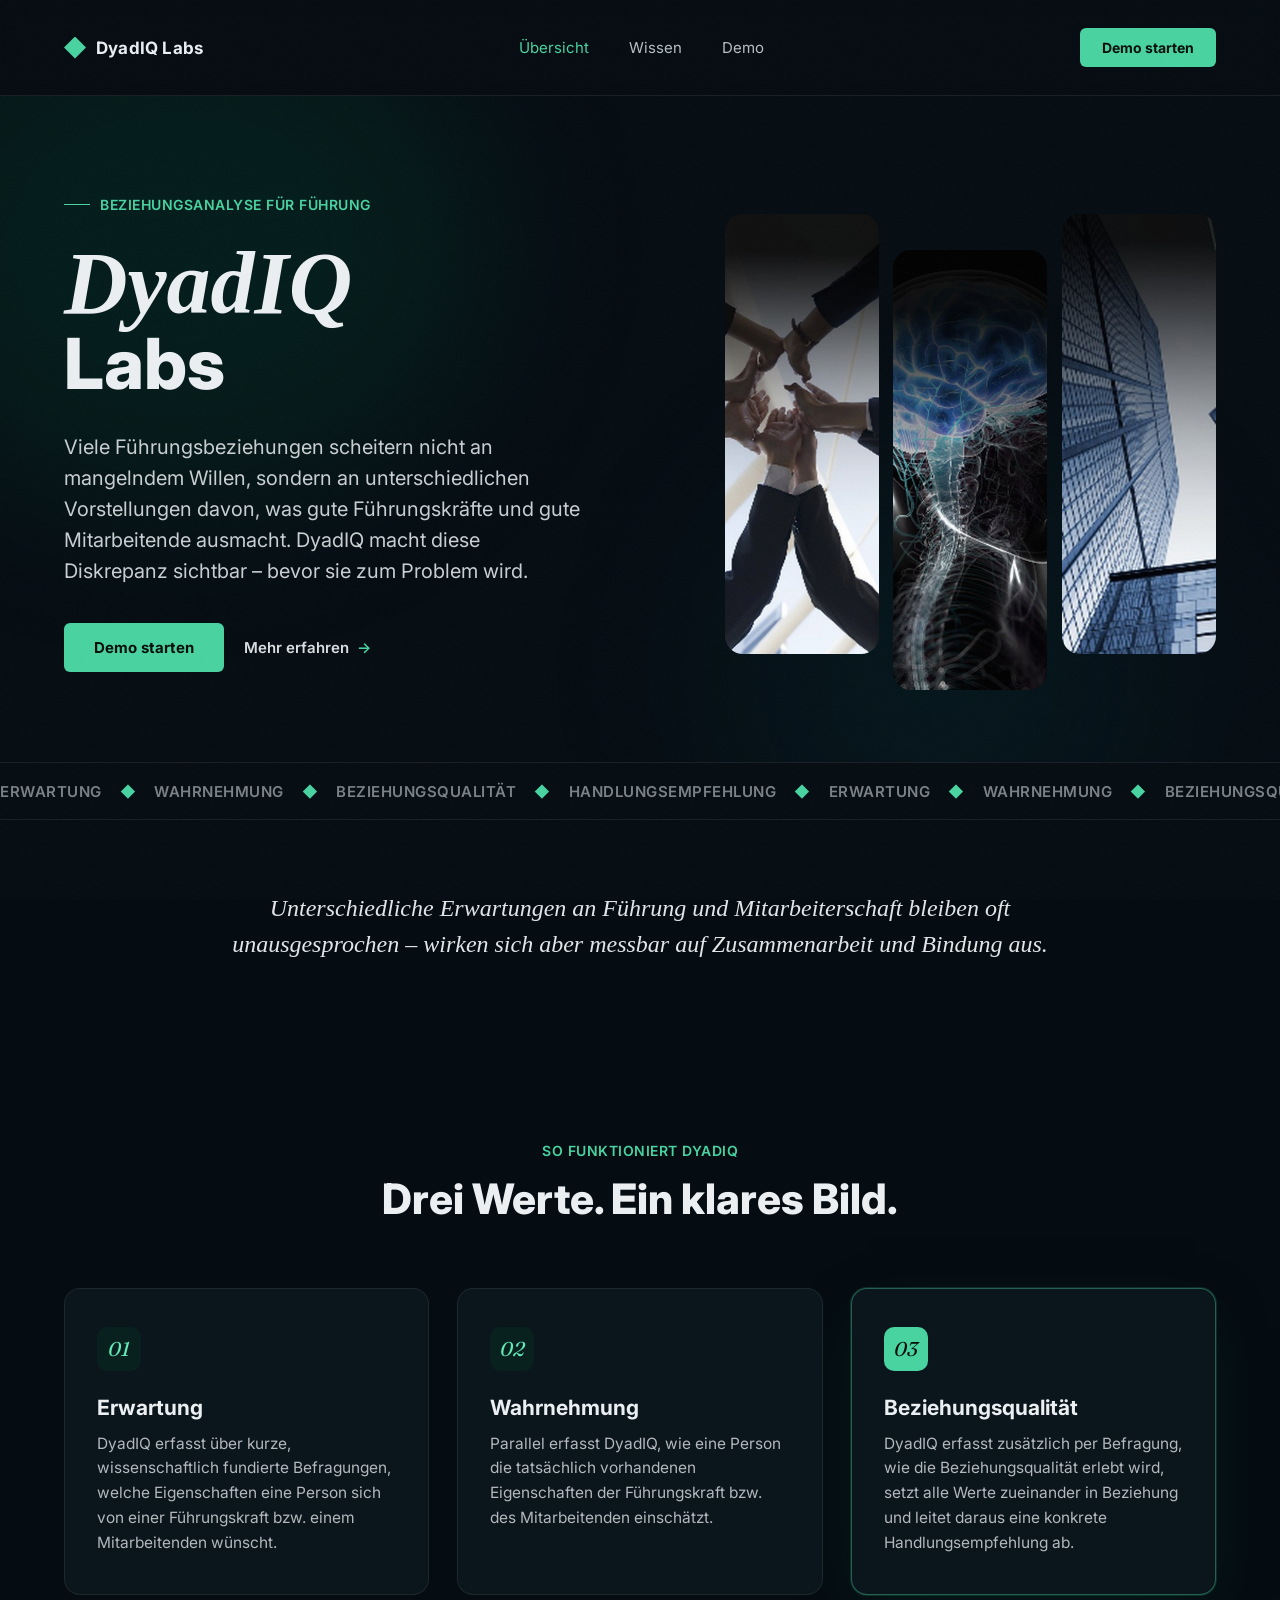
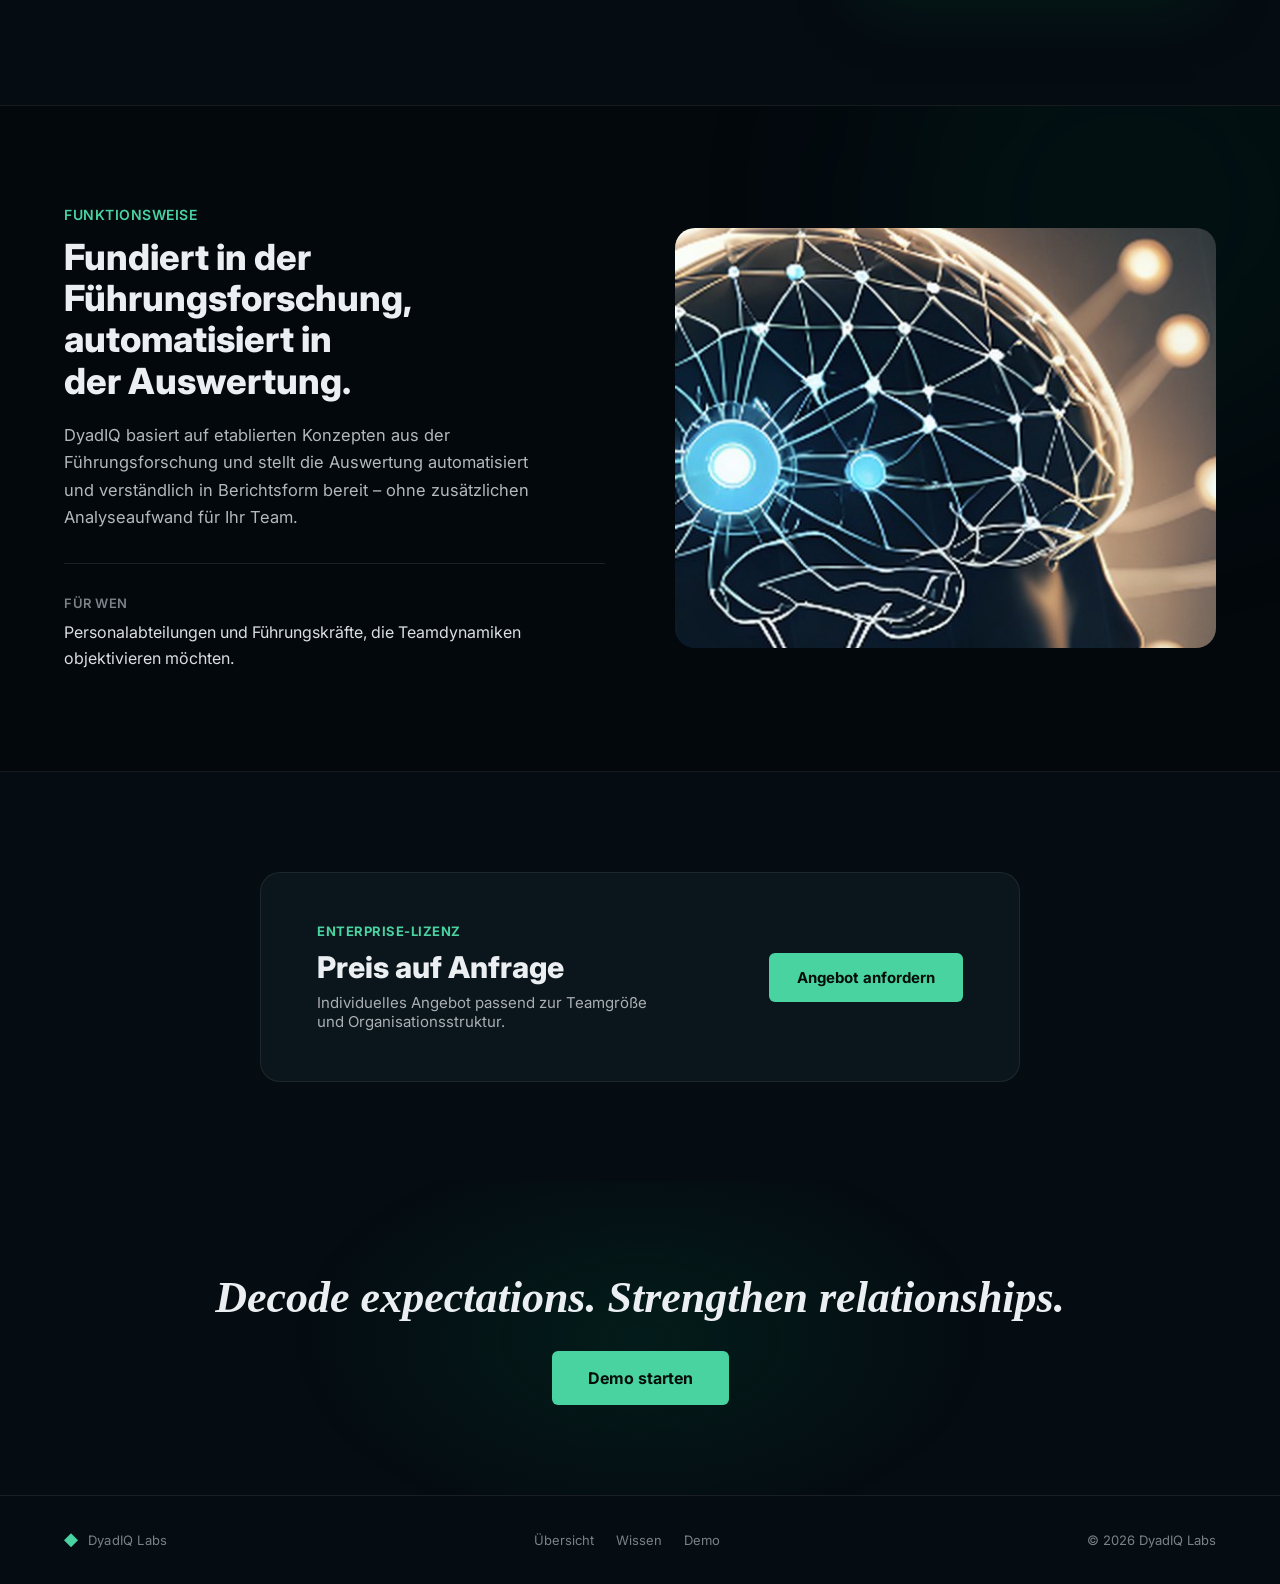
==== commit 8be960cb: "Aenderungswuensche umgesetzt Umbenennungen: "Diskussion" heisst jetzt ueberall "Demo", alle Call-to-" ====
--- a/index.html
+++ b/index.html
@@ -29,9 +29,9 @@
   <div class="nav-links">
     <a href="index.html" aria-current="page">Übersicht</a>
     <a href="wissen.html">Wissen</a>
-    <a href="diskussion.html">Diskussion</a>
+    <a href="diskussion.html">Demo</a>
   </div>
-  <a class="btn btn-sm" href="#preise">Demo anfragen</a>
+  <a class="btn btn-sm" href="diskussion.html">Demo starten</a>
 </nav>
 
 <main id="top">
@@ -53,7 +53,7 @@
         </h1>
         <p class="hero-lede pop" style="--pop-delay:.3s">Viele Führungsbeziehungen scheitern nicht an mangelndem Willen, sondern an unterschiedlichen Vorstellungen davon, was gute Führungskräfte und gute Mitarbeitende ausmacht. DyadIQ macht diese Diskrepanz sichtbar &ndash; bevor sie zum Problem wird.</p>
         <div class="hero-actions pop" style="--pop-delay:.42s">
-          <a class="btn btn-lg magnet" href="#produkt">Jetzt starten</a>
+          <a class="btn btn-lg magnet" href="diskussion.html">Demo starten</a>
           <a class="link-arrow" href="#produkt">Mehr erfahren <span aria-hidden="true">&rarr;</span></a>
         </div>
       </div>
@@ -150,7 +150,7 @@
     <div class="cta-glow" aria-hidden="true"></div>
     <div class="cta-inner">
       <h2 class="cta-title reveal">Decode expectations. Strengthen relationships.</h2>
-      <a class="btn btn-xl magnet" href="#produkt">Demo anfragen</a>
+      <a class="btn btn-xl magnet" href="diskussion.html">Demo starten</a>
     </div>
   </section>
 
@@ -165,7 +165,7 @@
   <div class="footer-links">
     <a href="index.html">Übersicht</a>
     <a href="wissen.html">Wissen</a>
-    <a href="diskussion.html">Diskussion</a>
+    <a href="diskussion.html">Demo</a>
   </div>
   <span>&copy; 2026 DyadIQ Labs</span>
 </footer>
--- a/styles.css
+++ b/styles.css
@@ -532,17 +532,37 @@
 @media (max-width: 980px) {
   .hero-grid, .func-grid { grid-template-columns: 1fr !important; }
   .cards-grid { grid-template-columns: 1fr !important; }
-  .nav-links { display: none !important; }
+  .nav-links { gap: 26px; font-size: 14px; }
   .func-grid { gap: 48px; }
   .cards-section { padding: 80px var(--pad-x); }
   .func { padding: 80px var(--pad-x); }
+}
+
+/* Schmale Fenster: Nav bricht um, die Reiter bleiben immer erreichbar */
+@media (max-width: 720px) {
+  .nav { flex-wrap: wrap; row-gap: 14px; padding-top: 16px; padding-bottom: 14px; }
+  .nav .brand { order: 1; }
+  .nav > .btn { order: 2; }
+  .nav-links {
+    order: 3;
+    flex: 1 0 100%;
+    justify-content: space-between;
+    gap: 12px;
+    padding-top: 12px;
+    border-top: 1px solid var(--hairline);
+    font-size: 14px;
+  }
+  .brand-name { font-size: 16px; }
+  .nav > .btn.btn-sm { padding: 9px 16px; font-size: 13px; }
+  .kb { scroll-margin-top: 130px; }
+  .task { scroll-margin-top: 150px; }
+  .conn-banner, .presenter-bar { top: 0; position: static; }
 }
 
 @media (max-width: 640px) {
   .hero-images { grid-template-columns: 1fr 1fr !important; height: min(340px, 60vw); }
   .hero-images > *:nth-child(3) { display: none; }
   .price-box { flex-direction: column !important; align-items: flex-start !important; }
-  .nav { padding: 20px var(--pad-x); }
   .hero-lede { font-size: 18px; }
   .problem-quote { font-size: 20px; }
   .card { padding: 32px 26px; }
@@ -936,15 +956,11 @@
 .stage { padding: clamp(40px, 5vw, 60px) var(--pad-x); border-top: 1px solid var(--hairline); }
 .stage-inner { max-width: 900px; margin: 0 auto; }
 .stage-inner h2 { font-size: 24px; font-weight: 800; margin: 12px 0 28px; }
-.stage-grid { display: grid; grid-template-columns: 1fr auto 1fr; gap: 18px; align-items: center; }
+.stage-grid { display: grid; grid-template-columns: 1fr 1fr; gap: 18px; align-items: stretch; }
 .stage-person { background: var(--surface); border: 1px solid var(--hairline); border-radius: 14px; padding: 22px; }
 .person-role { display: block; font-size: 11.5px; font-weight: 700; text-transform: uppercase; letter-spacing: .6px; color: var(--text-muted); }
 .person-name { display: block; font-family: var(--serif); font-style: italic; font-size: 30px; color: var(--text); margin: 4px 0 10px; }
 .stage-person p { font-size: 14.5px; line-height: 1.6; color: var(--text-78); margin: 0; }
-.stage-arrow {
-  font-size: 11.5px; font-weight: 700; text-transform: uppercase; letter-spacing: .6px;
-  color: var(--accent); white-space: nowrap; padding: 0 4px;
-}
 .stage-legend { list-style: none; padding: 0; margin: 26px 0 0; display: grid; gap: 10px; }
 .stage-legend li { display: flex; align-items: baseline; gap: 12px; font-size: 15px; color: var(--text-78); }
 .stage-legend strong { color: var(--text-92); font-weight: 600; }
@@ -1149,14 +1165,75 @@
 @media (max-width: 860px) {
   .results-grid { grid-template-columns: 1fr; }
   .stage-grid { grid-template-columns: 1fr; }
-  .stage-arrow { text-align: center; padding: 4px 0; }
   .metric { grid-template-columns: 1fr; gap: 8px; }
 }
 @media (max-width: 640px) {
-  .conn-banner, .presenter-bar { top: 70px; }
   .report-head { flex-direction: column; }
   .lmx-box { text-align: left; }
   .lmx-value { justify-content: flex-start; }
   .form-foot { flex-direction: column; align-items: stretch; }
   .form-foot .btn { text-align: center; }
 }
+
+
+/* ============================================================
+   Nachtrag: Merkmalslisten, Hinweise, Moderation
+   ============================================================ */
+
+/* ---------- Merkmale in den ILT/IFT-Karten ---------- */
+.trait-set { margin-top: 18px; padding-top: 16px; border-top: 1px solid var(--hairline); }
+.trait-label {
+  display: block;
+  font-size: 11.5px; font-weight: 700; text-transform: uppercase; letter-spacing: .6px;
+  margin-bottom: 8px;
+}
+.trait-label-pos { color: var(--accent); }
+.trait-label-neg { color: oklch(0.78 0.11 25); margin-top: 14px; }
+.chips-pos li { border-color: oklch(0.78 0.14 165 / .28); color: var(--accent-hi); }
+.chips-neg li { border-color: oklch(0.6 0.13 25 / .28); color: oklch(0.8 0.09 25); }
+
+/* ---------- Hinweisbox ---------- */
+.notice {
+  display: flex; align-items: flex-start; gap: 14px;
+  border: 1px solid oklch(0.75 0.14 75 / .35);
+  background: oklch(0.75 0.14 75 / .07);
+  border-radius: 12px; padding: 16px 20px; margin-bottom: 26px;
+}
+.notice-icon { flex: none; font-size: 18px; line-height: 1.4; color: oklch(0.85 0.12 75); }
+.notice p { font-size: 15px; line-height: 1.6; color: var(--text-85); margin: 0; }
+.notice strong { color: var(--text); font-weight: 700; }
+.notice a { font-weight: 600; white-space: nowrap; }
+
+/* ---------- Warnung vor dem Abgeben ---------- */
+.submit-warning {
+  font-size: 13.5px; line-height: 1.55; color: var(--text-muted);
+  margin: 0 0 4px; padding-left: 24px; position: relative;
+}
+.submit-warning::before {
+  content: '!'; position: absolute; left: 0; top: 0;
+  width: 16px; height: 16px; border-radius: 50%;
+  display: flex; align-items: center; justify-content: center;
+  font-size: 11px; font-weight: 800;
+  background: oklch(0.75 0.14 75 / .2); color: oklch(0.85 0.12 75);
+}
+
+/* ---------- Moderation: Löschen ---------- */
+.pbtn-danger { border-color: oklch(0.6 0.16 25 / .45); color: oklch(0.82 0.12 25); }
+.pbtn-danger:hover { background: oklch(0.6 0.16 25 / .15); border-color: oklch(0.6 0.16 25 / .7); color: oklch(0.88 0.11 25); }
+
+.res-del {
+  flex: none; background: transparent; border: 1px solid var(--hairline);
+  border-radius: 6px; color: var(--text-muted);
+  font-family: inherit; font-size: 14px; line-height: 1;
+  width: 24px; height: 24px; cursor: pointer; padding: 0;
+  transition: color .2s, border-color .2s, background .2s;
+}
+.res-del:hover { color: oklch(0.85 0.12 25); border-color: oklch(0.6 0.16 25 / .5); background: oklch(0.6 0.16 25 / .12); }
+.res-card header { align-items: center; }
+
+/* ---------- Wiederhergestellter Entwurf ---------- */
+.draft-note {
+  font-size: 12.5px; font-weight: 600; color: var(--accent);
+  margin: 0 0 14px; padding: 8px 12px;
+  background: oklch(0.78 0.14 165 / .07); border-radius: 8px;
+}
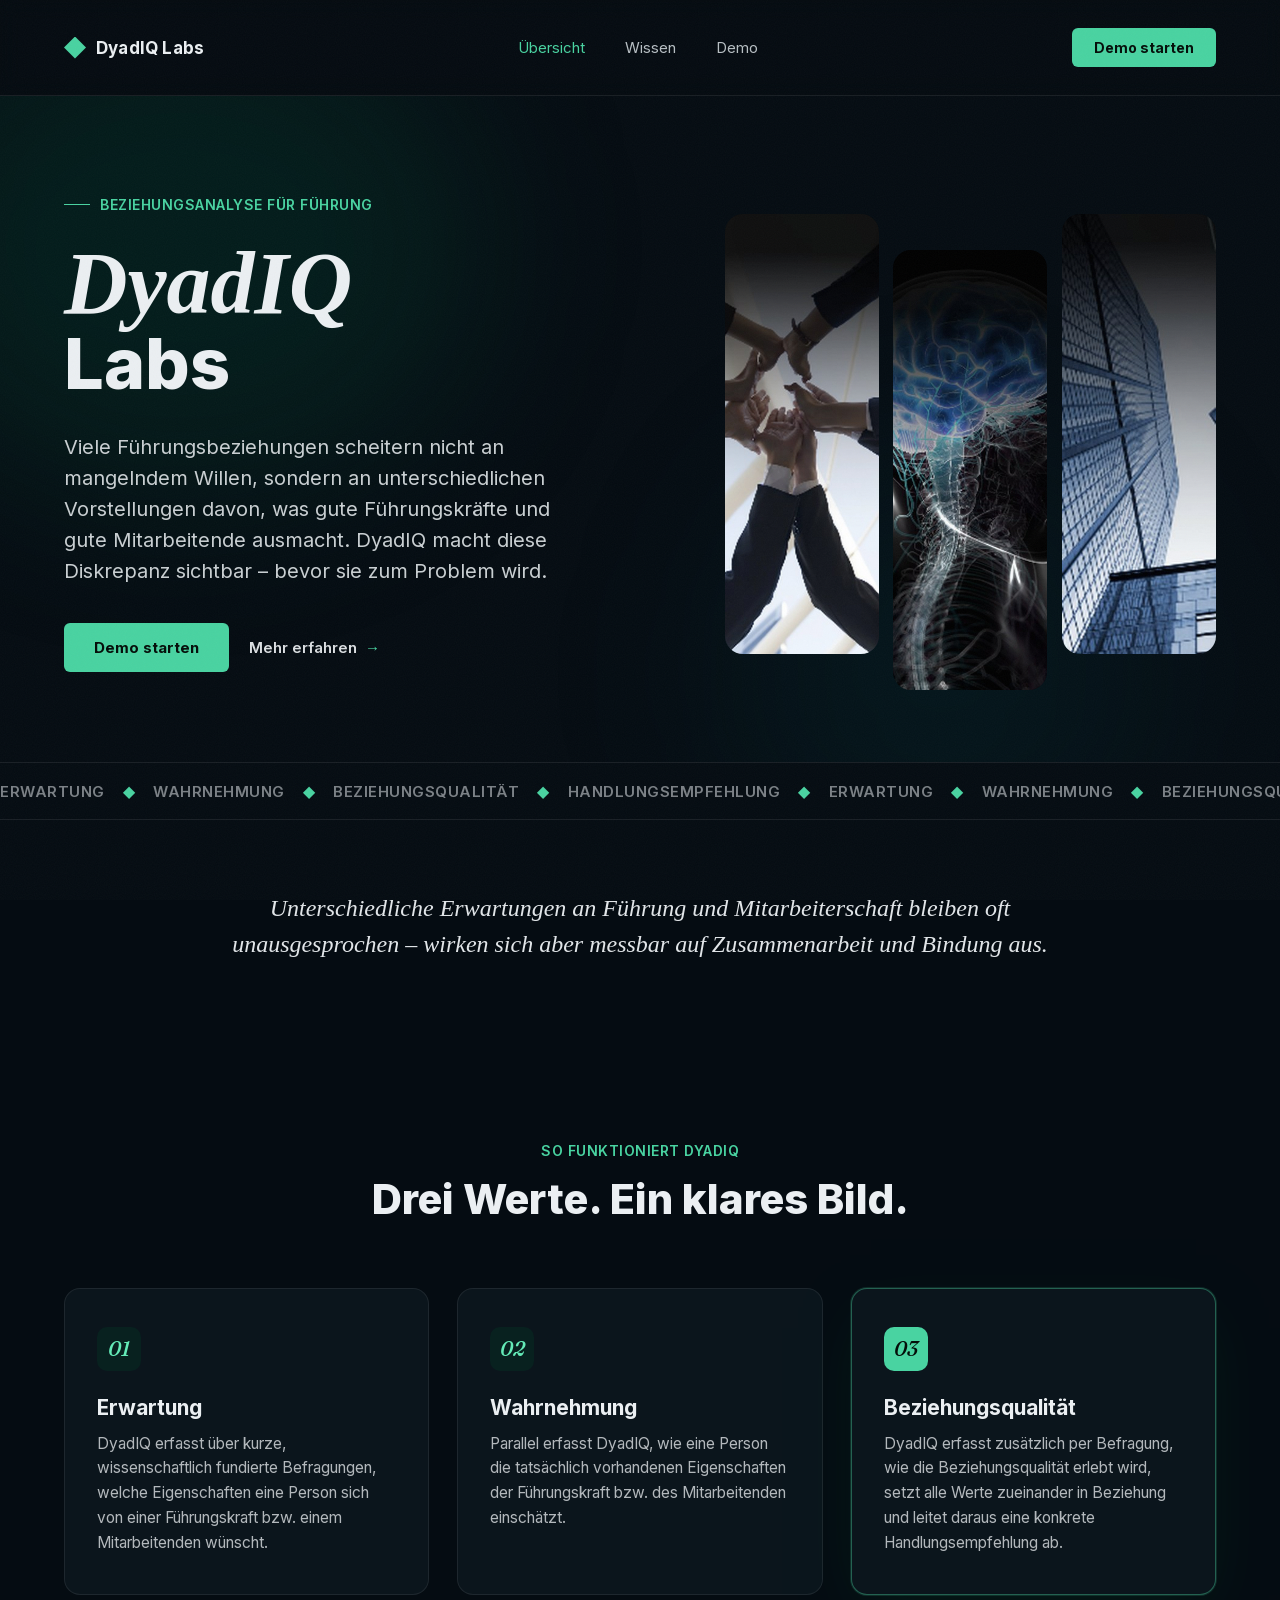
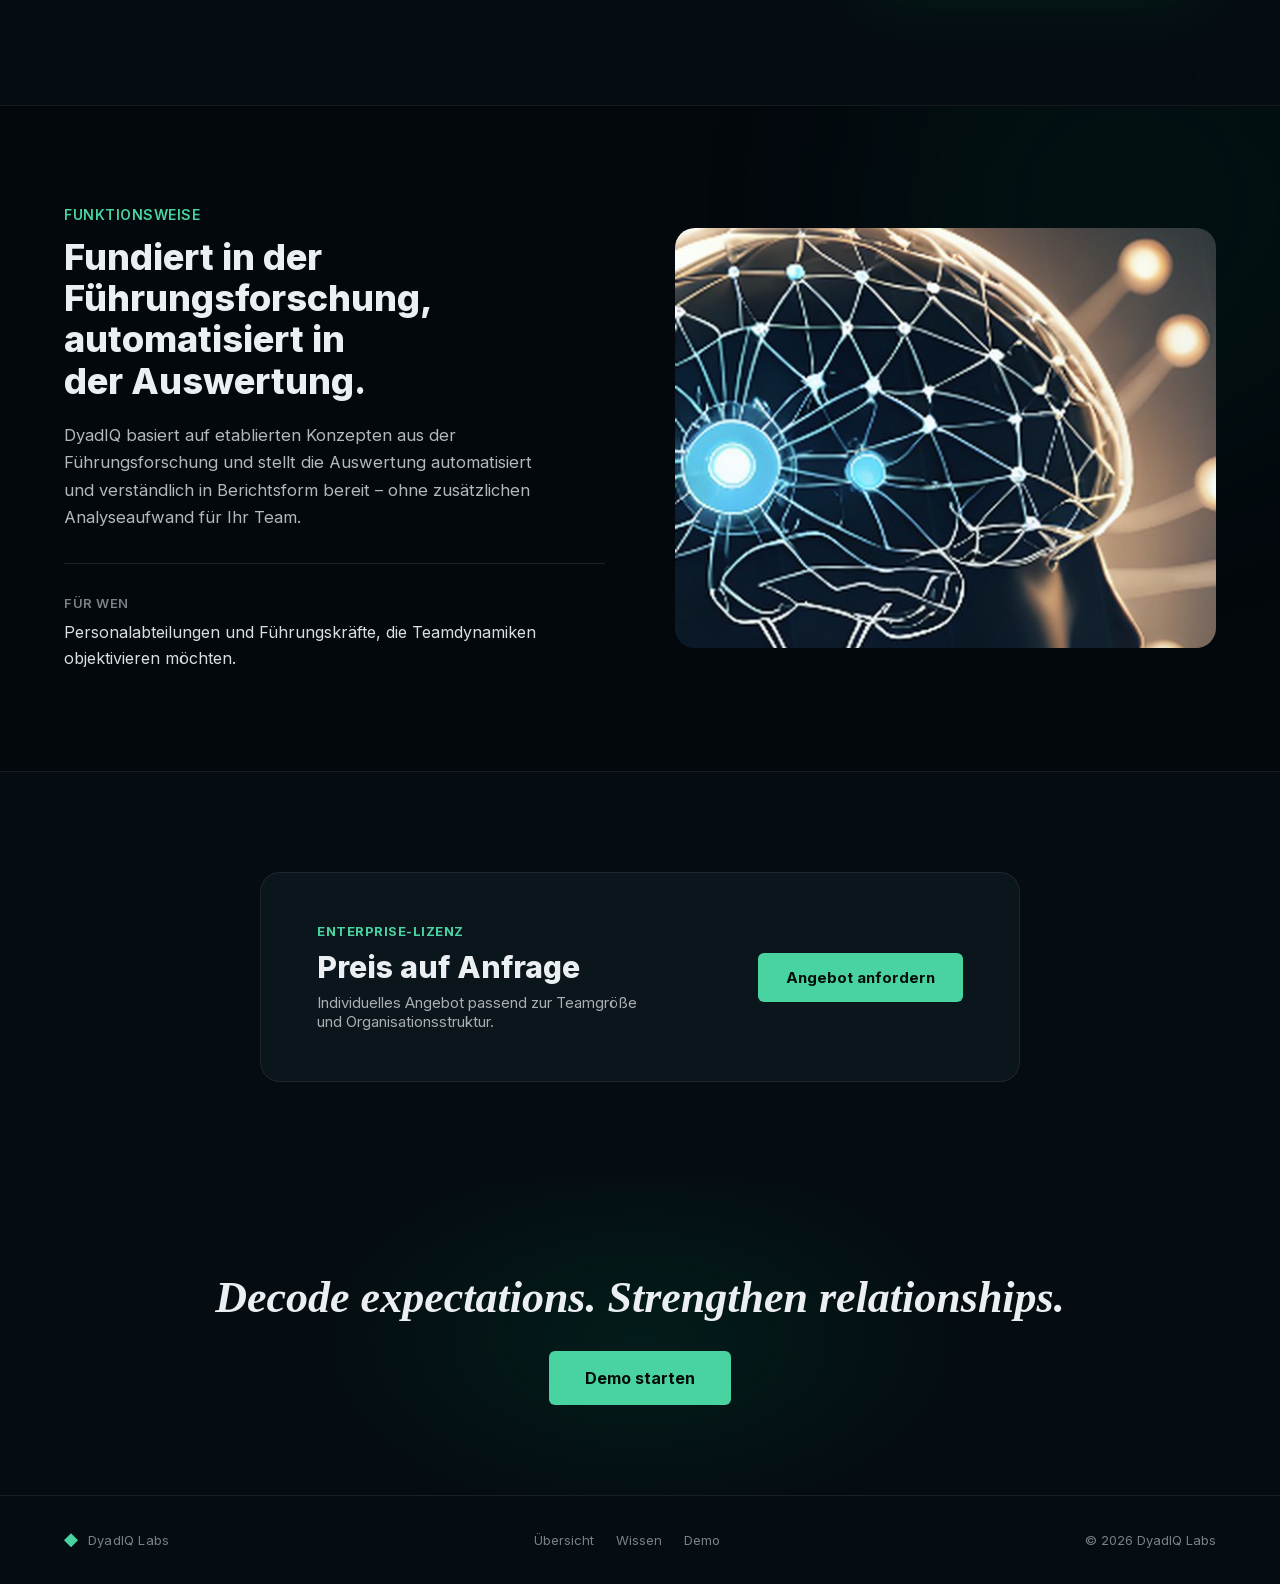
==== commit 2b2af602: "Schriften selbst hosten statt von Google laden Inter und Fraunces kamen von fonts.googleapis.com, wa" ====
--- a/index.html
+++ b/index.html
@@ -11,9 +11,6 @@
 <meta property="og:description" content="Decode expectations. Strengthen relationships.">
 <meta property="og:type" content="website">
 <link rel="icon" href="assets/favicon.svg" type="image/svg+xml">
-<link rel="preconnect" href="https://fonts.googleapis.com">
-<link rel="preconnect" href="https://fonts.gstatic.com" crossorigin>
-<link href="https://fonts.googleapis.com/css2?family=Fraunces:ital,wght@0,600;1,500;1,600&family=Inter:wght@400;500;600;700;800&display=swap" rel="stylesheet">
 <link rel="stylesheet" href="styles.css">
 </head>
 <body>
--- a/styles.css
+++ b/styles.css
@@ -1,3 +1,56 @@
+/* ============================================================
+   Schriften, selbst gehostet (Inter + Fraunces, SIL OFL 1.1).
+   Kein Request an fonts.googleapis.com / fonts.gstatic.com.
+   ============================================================ */
+@font-face {
+  font-family: 'Fraunces';
+  font-style: italic;
+  font-weight: 500 600;
+  font-display: swap;
+  src: url('assets/fonts/fraunces-italic-500-600-latin-ext.woff2') format('woff2');
+  unicode-range: U+0100-02BA, U+02BD-02C5, U+02C7-02CC, U+02CE-02D7, U+02DD-02FF, U+0304, U+0308, U+0329, U+1D00-1DBF, U+1E00-1E9F, U+1EF2-1EFF, U+2020, U+20A0-20AB, U+20AD-20C0, U+2113, U+2C60-2C7F, U+A720-A7FF;
+}
+@font-face {
+  font-family: 'Fraunces';
+  font-style: italic;
+  font-weight: 500 600;
+  font-display: swap;
+  src: url('assets/fonts/fraunces-italic-500-600-latin.woff2') format('woff2');
+  unicode-range: U+0000-00FF, U+0131, U+0152-0153, U+02BB-02BC, U+02C6, U+02DA, U+02DC, U+0304, U+0308, U+0329, U+2000-206F, U+20AC, U+2122, U+2191, U+2193, U+2212, U+2215, U+FEFF, U+FFFD;
+}
+@font-face {
+  font-family: 'Fraunces';
+  font-style: normal;
+  font-weight: 600;
+  font-display: swap;
+  src: url('assets/fonts/fraunces-normal-600-latin-ext.woff2') format('woff2');
+  unicode-range: U+0100-02BA, U+02BD-02C5, U+02C7-02CC, U+02CE-02D7, U+02DD-02FF, U+0304, U+0308, U+0329, U+1D00-1DBF, U+1E00-1E9F, U+1EF2-1EFF, U+2020, U+20A0-20AB, U+20AD-20C0, U+2113, U+2C60-2C7F, U+A720-A7FF;
+}
+@font-face {
+  font-family: 'Fraunces';
+  font-style: normal;
+  font-weight: 600;
+  font-display: swap;
+  src: url('assets/fonts/fraunces-normal-600-latin.woff2') format('woff2');
+  unicode-range: U+0000-00FF, U+0131, U+0152-0153, U+02BB-02BC, U+02C6, U+02DA, U+02DC, U+0304, U+0308, U+0329, U+2000-206F, U+20AC, U+2122, U+2191, U+2193, U+2212, U+2215, U+FEFF, U+FFFD;
+}
+@font-face {
+  font-family: 'Inter';
+  font-style: normal;
+  font-weight: 400 800;
+  font-display: swap;
+  src: url('assets/fonts/inter-normal-400-800-latin-ext.woff2') format('woff2');
+  unicode-range: U+0100-02BA, U+02BD-02C5, U+02C7-02CC, U+02CE-02D7, U+02DD-02FF, U+0304, U+0308, U+0329, U+1D00-1DBF, U+1E00-1E9F, U+1EF2-1EFF, U+2020, U+20A0-20AB, U+20AD-20C0, U+2113, U+2C60-2C7F, U+A720-A7FF;
+}
+@font-face {
+  font-family: 'Inter';
+  font-style: normal;
+  font-weight: 400 800;
+  font-display: swap;
+  src: url('assets/fonts/inter-normal-400-800-latin.woff2') format('woff2');
+  unicode-range: U+0000-00FF, U+0131, U+0152-0153, U+02BB-02BC, U+02C6, U+02DA, U+02DC, U+0304, U+0308, U+0329, U+2000-206F, U+20AC, U+2122, U+2191, U+2193, U+2212, U+2215, U+FEFF, U+FFFD;
+}
+
 /* ============================================================
    DyadIQ Labs — Landing Page
    Umsetzung des Claude-Design-Entwurfs "DyadIQ Übersicht"
@@ -554,8 +607,6 @@
   }
   .brand-name { font-size: 16px; }
   .nav > .btn.btn-sm { padding: 9px 16px; font-size: 13px; }
-  .kb { scroll-margin-top: 130px; }
-  .task { scroll-margin-top: 150px; }
   .conn-banner, .presenter-bar { top: 0; position: static; }
 }
 
@@ -657,7 +708,7 @@
 .kb {
   padding: clamp(56px, 7vw, 84px) var(--pad-x);
   border-top: 1px solid var(--hairline);
-  scroll-margin-top: 90px;
+  scroll-margin-top: 112px;
 }
 .kb-alt { background: var(--bg-deep); }
 .kb-inner {
@@ -906,7 +957,6 @@
 }
 @media (max-width: 640px) {
   .split, .gap-grid { grid-template-columns: 1fr; }
-  .kb { scroll-margin-top: 76px; }
 }
 
 /* ============================================================
@@ -973,7 +1023,7 @@
 .lg-l { background: rgba(255,255,255,.07); color: var(--text-85); }
 
 /* ---------- Der Bericht ---------- */
-.report-section { padding: clamp(40px, 5vw, 60px) var(--pad-x); }
+.report-section { padding: clamp(40px, 5vw, 60px) var(--pad-x); scroll-margin-top: 112px; }
 .report {
   max-width: 900px; margin: 0 auto;
   background: var(--surface); border: 1px solid var(--hairline);
@@ -1056,15 +1106,14 @@
 .tasks-intro p { font-size: 16px; color: var(--text-78); margin: 0; }
 
 .task { background: var(--surface); border: 1px solid var(--hairline); border-radius: 16px; padding: clamp(24px, 3.5vw, 34px); margin-bottom: 22px; scroll-margin-top: 140px; }
-.task-head { display: flex; align-items: flex-start; gap: 18px; margin-bottom: 20px; }
+.task-head { display: flex; align-items: center; gap: 18px; margin-bottom: 20px; }
 .task-num {
   flex: none; width: 46px; height: 46px; border-radius: 11px;
   display: flex; align-items: center; justify-content: center;
   background: var(--chip-bg); color: var(--accent-num);
   font-family: 'Fraunces', var(--serif); font-style: italic; font-size: 19px;
 }
-.task-head h3 { font-size: 21px; font-weight: 700; margin: 0 0 5px; }
-.task-sub { font-size: 15px; color: var(--text-78); margin: 0; }
+.task-head h3 { font-size: 21px; font-weight: 700; margin: 0; }
 .task-material { border-left: 2px solid var(--accent); background: oklch(0.78 0.14 165 / .05); border-radius: 0 10px 10px 0; padding: 14px 18px; margin-bottom: 26px; }
 .material-label { display: block; font-size: 11.5px; font-weight: 700; text-transform: uppercase; letter-spacing: .6px; color: var(--accent); margin-bottom: 6px; }
 .task-material p { font-size: 15px; line-height: 1.6; color: var(--text-85); margin: 0; }
@@ -1102,7 +1151,7 @@
 .radios input:checked + span { background: var(--accent); border-color: var(--accent); color: var(--on-accent); }
 .radios input:focus-visible + span { outline: 2px solid var(--accent); outline-offset: 3px; }
 
-.checks { display: grid; gap: 10px; margin-bottom: 22px; }
+.checks { display: grid; gap: 10px; margin-bottom: 4px; }
 .check { display: flex; align-items: flex-start; gap: 12px; cursor: pointer; padding: 14px 16px; border: 1px solid var(--hairline); border-radius: 10px; transition: border-color .2s, background .2s; }
 .check:hover { border-color: oklch(0.78 0.14 165 / .4); }
 .check input { flex: none; width: 18px; height: 18px; margin: 1px 0 0; accent-color: #49d3a1; cursor: pointer; }
@@ -1136,11 +1185,17 @@
 .res-group { font-size: 12.5px; font-weight: 700; text-transform: uppercase; letter-spacing: .5px; color: var(--accent); }
 .res-time { font-size: 12px; color: var(--text-muted); font-variant-numeric: tabular-nums; }
 .res-card p { font-size: 14.5px; line-height: 1.6; color: var(--text-85); margin: 0; overflow-wrap: anywhere; }
-.res-details { margin-top: 10px; font-size: 13px; }
-.res-details summary { cursor: pointer; color: var(--text-muted); }
-.res-details dl { margin: 8px 0 0; }
-.res-details dt { font-size: 11px; text-transform: uppercase; letter-spacing: .5px; color: var(--text-muted); margin-top: 8px; }
-.res-details dd { margin: 2px 0 0; color: var(--text-78); overflow-wrap: anywhere; }
+.res-answers { margin: 0; font-size: 13.5px; }
+.res-answers dt {
+  font-size: 11px; font-weight: 700; text-transform: uppercase; letter-spacing: .5px;
+  color: var(--text-muted); margin-top: 10px;
+}
+.res-answers dt:first-child { margin-top: 0; }
+.res-answers dd { margin: 3px 0 0; line-height: 1.5; color: var(--text-85); overflow-wrap: anywhere; }
+.res-answers ul { margin: 3px 0 0; padding-left: 17px; }
+.res-answers li { line-height: 1.5; color: var(--text-85); }
+.res-answers li + li { margin-top: 4px; }
+.res-legacy { font-size: 14px; line-height: 1.55; color: var(--text-85); margin: 0 0 8px; overflow-wrap: anywhere; }
 
 /* ---------- Auflösung ---------- */
 .reveal-section { padding: clamp(50px, 6vw, 80px) var(--pad-x); border-top: 1px solid var(--hairline); background: var(--bg-deep); }
@@ -1153,9 +1208,20 @@
 .solutions-title { font-size: 20px; font-weight: 800; margin: 0 0 18px; }
 .solutions { display: grid; gap: 16px; }
 .solution { background: var(--surface); border: 1px solid var(--hairline); border-radius: 14px; padding: 24px 22px; }
-.solution h4 { font-size: 17px; font-weight: 700; margin: 8px 0 12px; }
-.solution p { font-size: 15px; line-height: 1.7; color: var(--text-78); margin: 0 0 12px; }
-.solution p:last-child { margin-bottom: 0; }
+.solution h4 { font-size: 17px; font-weight: 700; margin: 8px 0 16px; }
+.solution p { font-size: 15px; line-height: 1.7; color: var(--text-78); margin: 0; }
+
+/* Musterlösungen: ein Block pro Frage bzw. Aussage */
+.sol-item + .sol-item {
+  margin-top: 16px; padding-top: 16px;
+  border-top: 1px dashed var(--hairline);
+}
+.sol-key { display: flex; flex-wrap: wrap; gap: 8px; align-items: baseline; margin: 0 0 6px !important; }
+.sol-key span {
+  font-size: 12px; font-weight: 700; text-transform: uppercase; letter-spacing: .6px;
+  color: var(--accent); flex: none;
+}
+.sol-key strong { font-size: 15.5px; font-weight: 700; color: var(--text); }
 .solution ul { margin: 0; padding-left: 20px; }
 .solution li { font-size: 15px; line-height: 1.7; color: var(--text-78); }
 .solution li + li { margin-top: 8px; }
@@ -1207,7 +1273,7 @@
 /* ---------- Warnung vor dem Abgeben ---------- */
 .submit-warning {
   font-size: 13.5px; line-height: 1.55; color: var(--text-muted);
-  margin: 0 0 4px; padding-left: 24px; position: relative;
+  margin: 22px 0 2px; padding-left: 24px; position: relative;
 }
 .submit-warning::before {
   content: '!'; position: absolute; left: 0; top: 0;
@@ -1237,3 +1303,105 @@
   margin: 0 0 14px; padding: 8px 12px;
   background: oklch(0.78 0.14 165 / .07); border-radius: 8px;
 }
+
+/* ============================================================
+   Aufgabenformate: Multiple Choice und Fragestellungen
+   ============================================================ */
+.question + .question { margin-top: 32px; }
+
+.q-text {
+  display: flex; align-items: flex-start; gap: 12px;
+  font-size: 15.5px; font-weight: 600; line-height: 1.55;
+  color: var(--text-92); margin: 0 0 14px;
+}
+.q-text strong { color: var(--text); font-weight: 700; white-space: nowrap; }
+.q-num {
+  flex: none; width: 24px; height: 24px; border-radius: 7px;
+  display: flex; align-items: center; justify-content: center;
+  background: var(--chip-bg); color: var(--accent-num);
+  font-family: 'Fraunces', var(--serif); font-style: italic; font-size: 13px;
+  margin-top: 1px;
+}
+.q-text-solo { display: block; margin-bottom: 20px; font-weight: 500; line-height: 1.6; }
+.q-text-solo em { font-style: italic; color: var(--text); }
+.q-hint {
+  display: inline-block; margin-left: 4px;
+  font-size: 12.5px; font-weight: 600; text-transform: uppercase; letter-spacing: .5px;
+  color: var(--text-muted); white-space: nowrap;
+}
+
+/* Antwortoptionen (einzelne Auswahl) */
+.mc { display: grid; gap: 8px; }
+.opt {
+  display: flex; align-items: flex-start; gap: 12px; cursor: pointer;
+  padding: 13px 16px; border: 1px solid var(--hairline); border-radius: 10px;
+  transition: border-color .2s, background .2s;
+}
+.opt:hover { border-color: oklch(0.78 0.14 165 / .4); }
+.opt input { position: absolute; opacity: 0; width: 0; height: 0; }
+.opt > span { font-size: 15px; line-height: 1.5; color: var(--text-85); }
+.opt b {
+  display: inline-flex; align-items: center; justify-content: center;
+  width: 20px; height: 20px; margin-right: 8px; border-radius: 5px;
+  background: rgba(255, 255, 255, .06); border: 1px solid var(--hairline);
+  font-size: 11.5px; font-weight: 800; color: var(--text-80);
+  vertical-align: text-bottom;
+  transition: background .2s, color .2s, border-color .2s;
+}
+.opt:has(input:checked) { border-color: oklch(0.78 0.14 165 / .55); background: oklch(0.78 0.14 165 / .07); }
+.opt:has(input:checked) > span { color: var(--text); }
+.opt:has(input:checked) b { background: var(--accent); border-color: var(--accent); color: var(--on-accent); }
+.opt:has(input:focus-visible) { outline: 2px solid var(--accent); outline-offset: 3px; }
+
+/* Buchstaben-Marker auch in der Mehrfachauswahl */
+.check b {
+  display: inline-flex; align-items: center; justify-content: center;
+  width: 20px; height: 20px; margin-right: 8px; border-radius: 5px;
+  background: rgba(255, 255, 255, .06); border: 1px solid var(--hairline);
+  font-size: 11.5px; font-weight: 800; color: var(--text-80);
+  vertical-align: text-bottom;
+}
+.check:has(input:checked) b { background: var(--accent); border-color: var(--accent); color: var(--on-accent); }
+
+/* Begründungsfeld in Aufgabe 2 sitzt jetzt in eigenem Wrapper */
+.claim .radios { margin-bottom: 12px; }
+
+/* ---------- Wortzähler unter den Begründungsfeldern ---------- */
+.word-count {
+  font-size: 12.5px; font-variant-numeric: tabular-nums;
+  color: var(--text-muted); text-align: right;
+  margin: 6px 0 0; transition: color .2s;
+}
+.word-count.is-near { color: oklch(0.82 0.13 75); }
+.word-count.is-over { color: oklch(0.78 0.14 25); font-weight: 700; }
+textarea.is-over { border-color: oklch(0.6 0.16 25 / .6); }
+textarea.is-over:focus { border-color: oklch(0.6 0.16 25 / .8); }
+
+/* ---------- Sprungziele: Abstand zur klebenden Navigation ----------
+   Muss ganz am Ende stehen, sonst gewinnen die Basis-Regeln weiter oben. */
+@media (max-width: 720px) {
+  .kb, .report-section { scroll-margin-top: 128px; }
+  .task { scroll-margin-top: 152px; }
+}
+
+/* ---------- Anmeldung der Moderation ---------- */
+.presenter-login { display: flex; align-items: center; justify-content: center; min-height: 68vh; padding: 80px var(--pad-x); }
+.presenter-login-box {
+  width: 100%; max-width: 360px;
+  display: flex; flex-direction: column; gap: 12px;
+  padding: 32px 30px 30px;
+  background: var(--surface);
+  border: 1px solid var(--hairline); border-radius: 16px;
+}
+.presenter-login-box h2 { font-size: 24px; font-weight: 800; margin: 2px 0 8px; }
+.plogin-label { font-size: 13px; font-weight: 600; color: var(--text-78); }
+.plogin-input {
+  width: 100%; box-sizing: border-box;
+  background: var(--bg-deep); border: 1px solid var(--hairline); border-radius: 8px;
+  color: var(--text); font-family: inherit; font-size: 15px; padding: 11px 13px;
+}
+.plogin-input:focus-visible { outline: 2px solid var(--accent); outline-offset: 1px; border-color: var(--accent); }
+.plogin-error { min-height: 18px; margin: 0; font-size: 13.5px; color: #e8a0a0; color: oklch(0.78 0.14 25); }
+.presenter-login-box .btn { margin-top: 6px; text-align: center; }
+.pbtn-quiet { color: var(--text-muted); border-color: transparent; }
+.pbtn-quiet:hover { color: var(--text-85); border-color: var(--hairline); }
